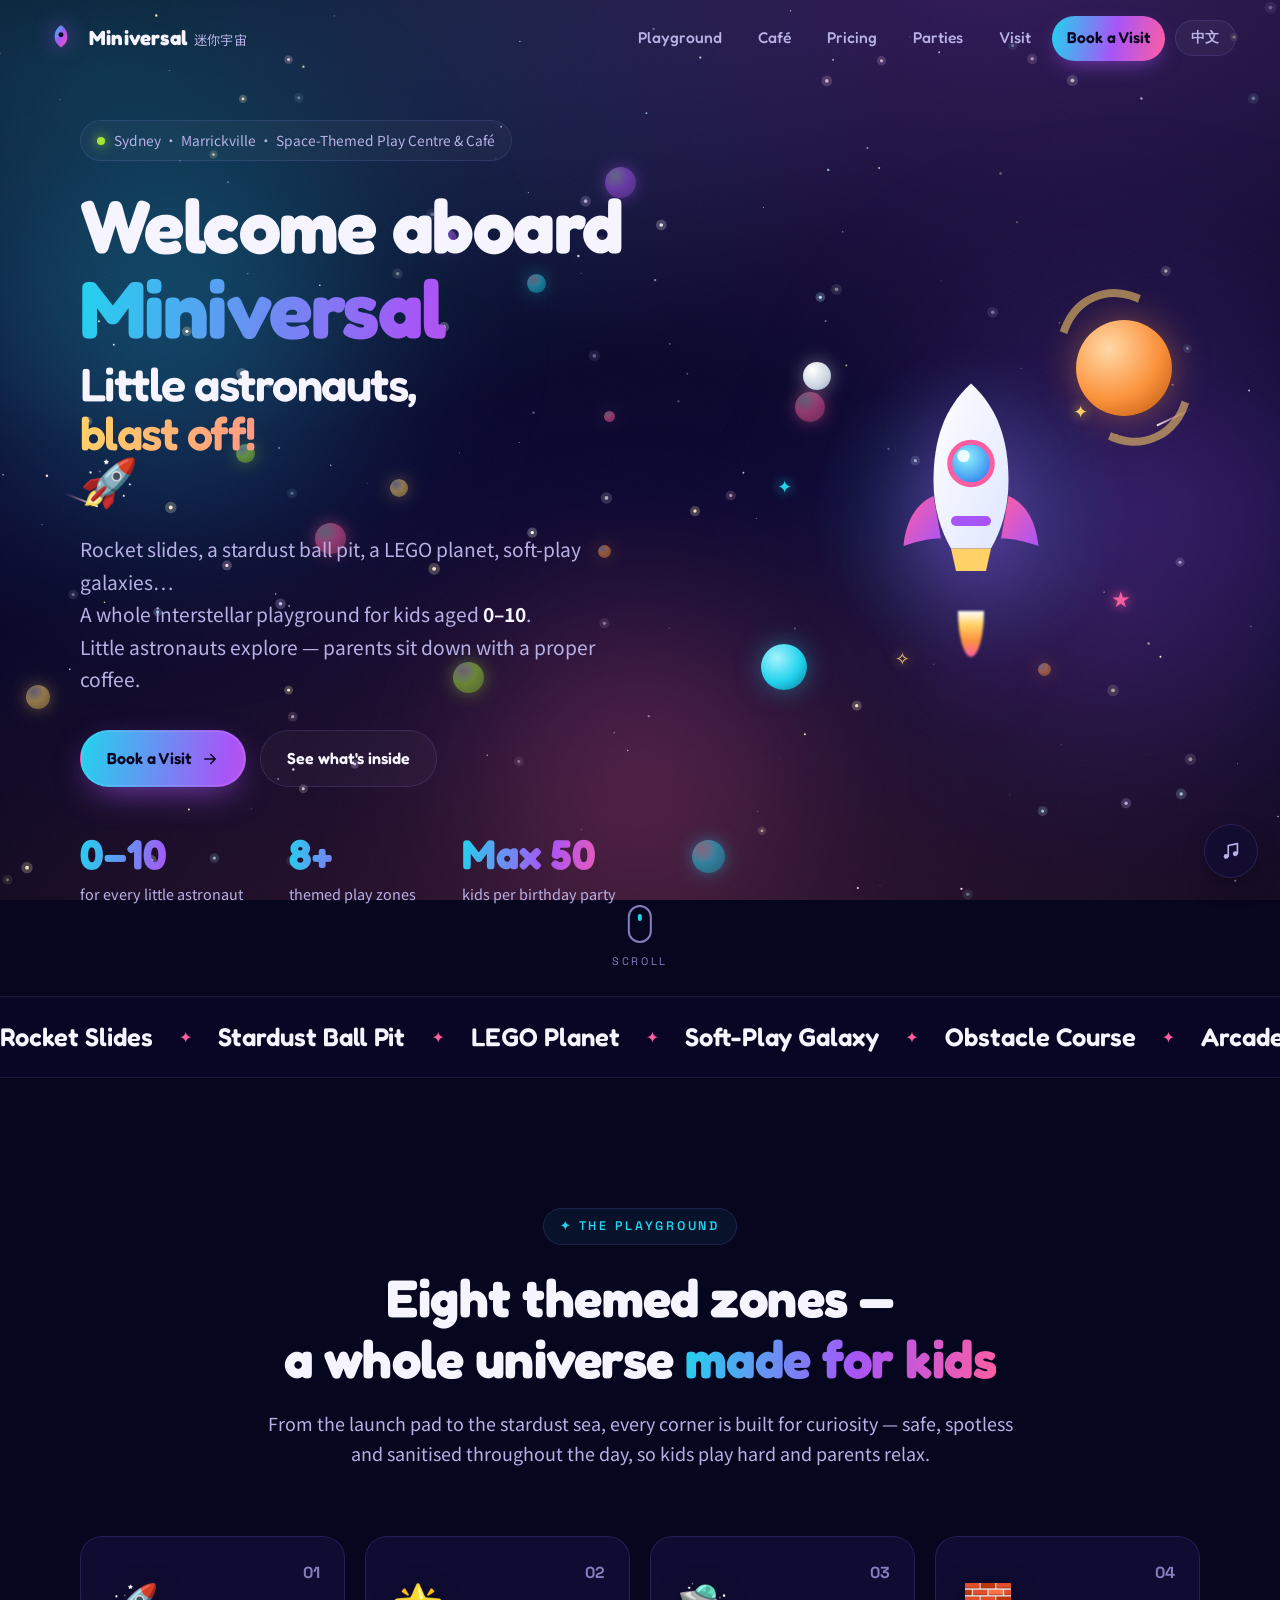
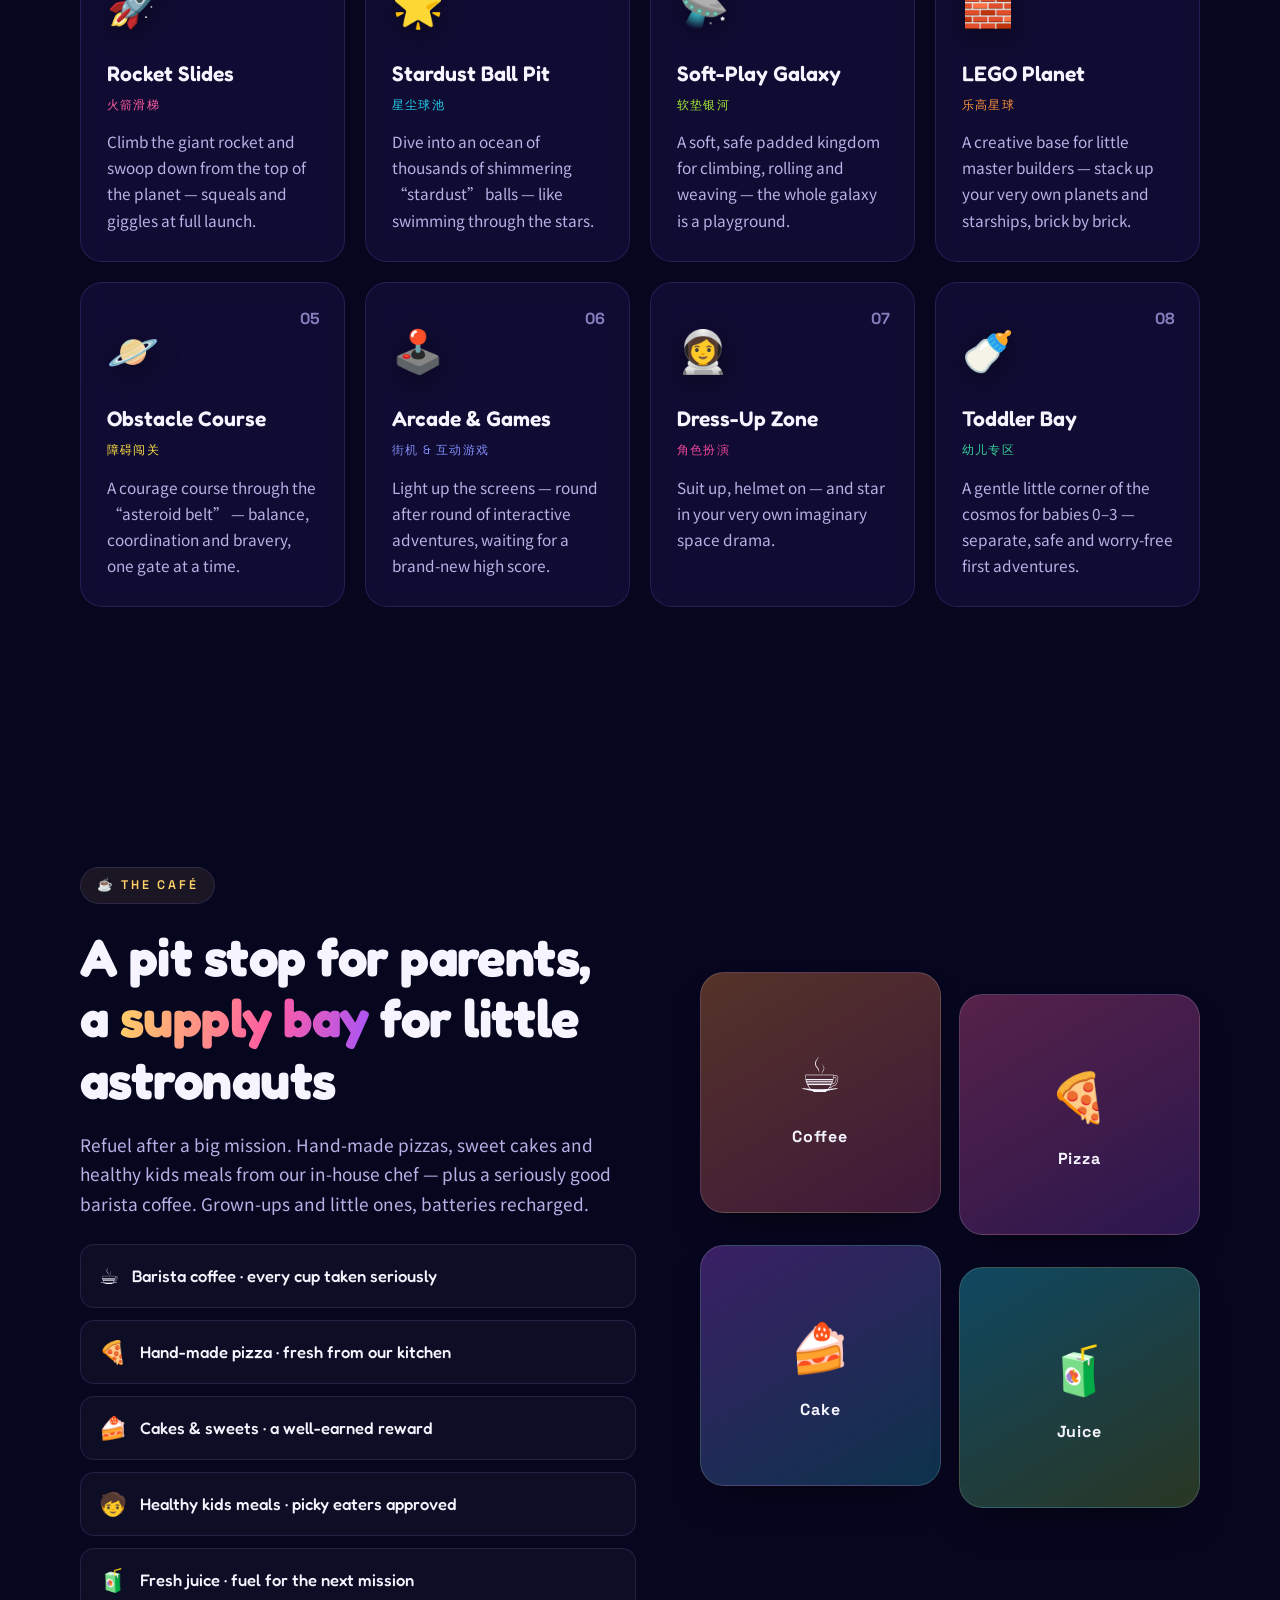
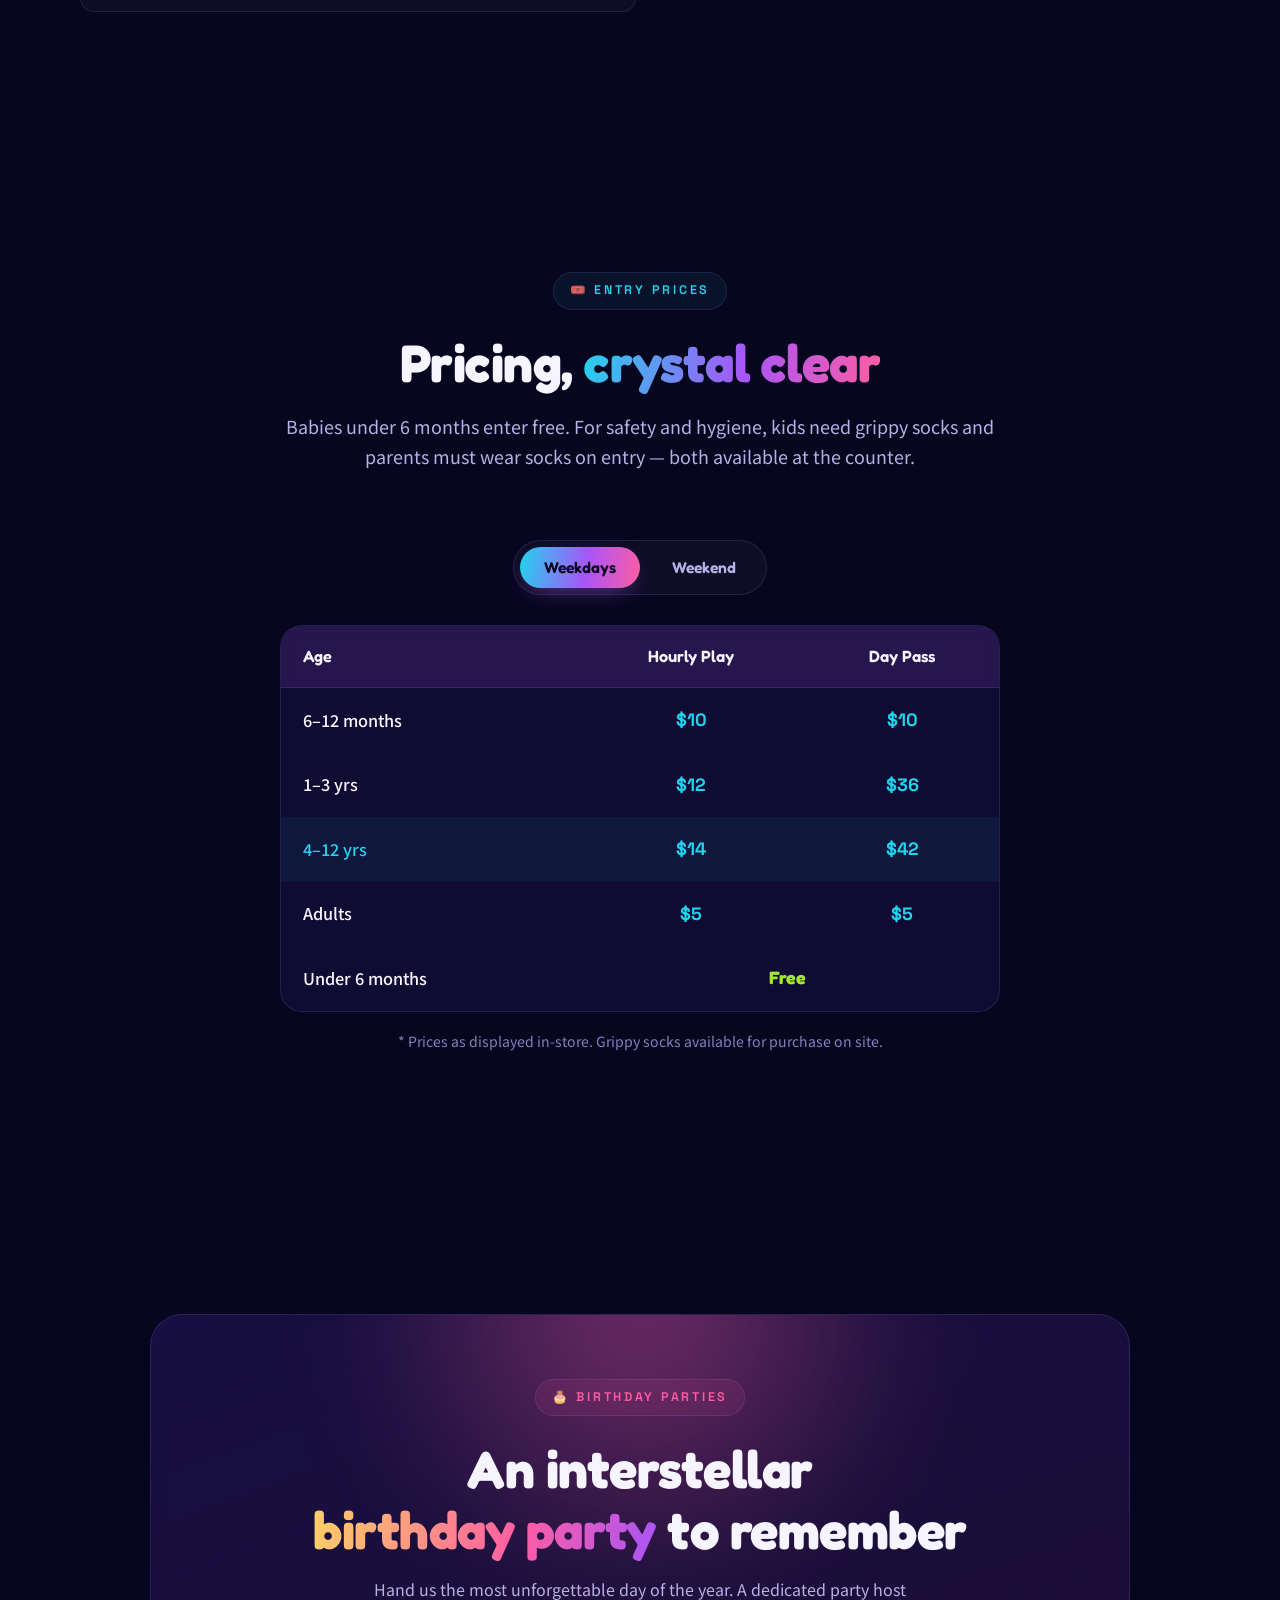
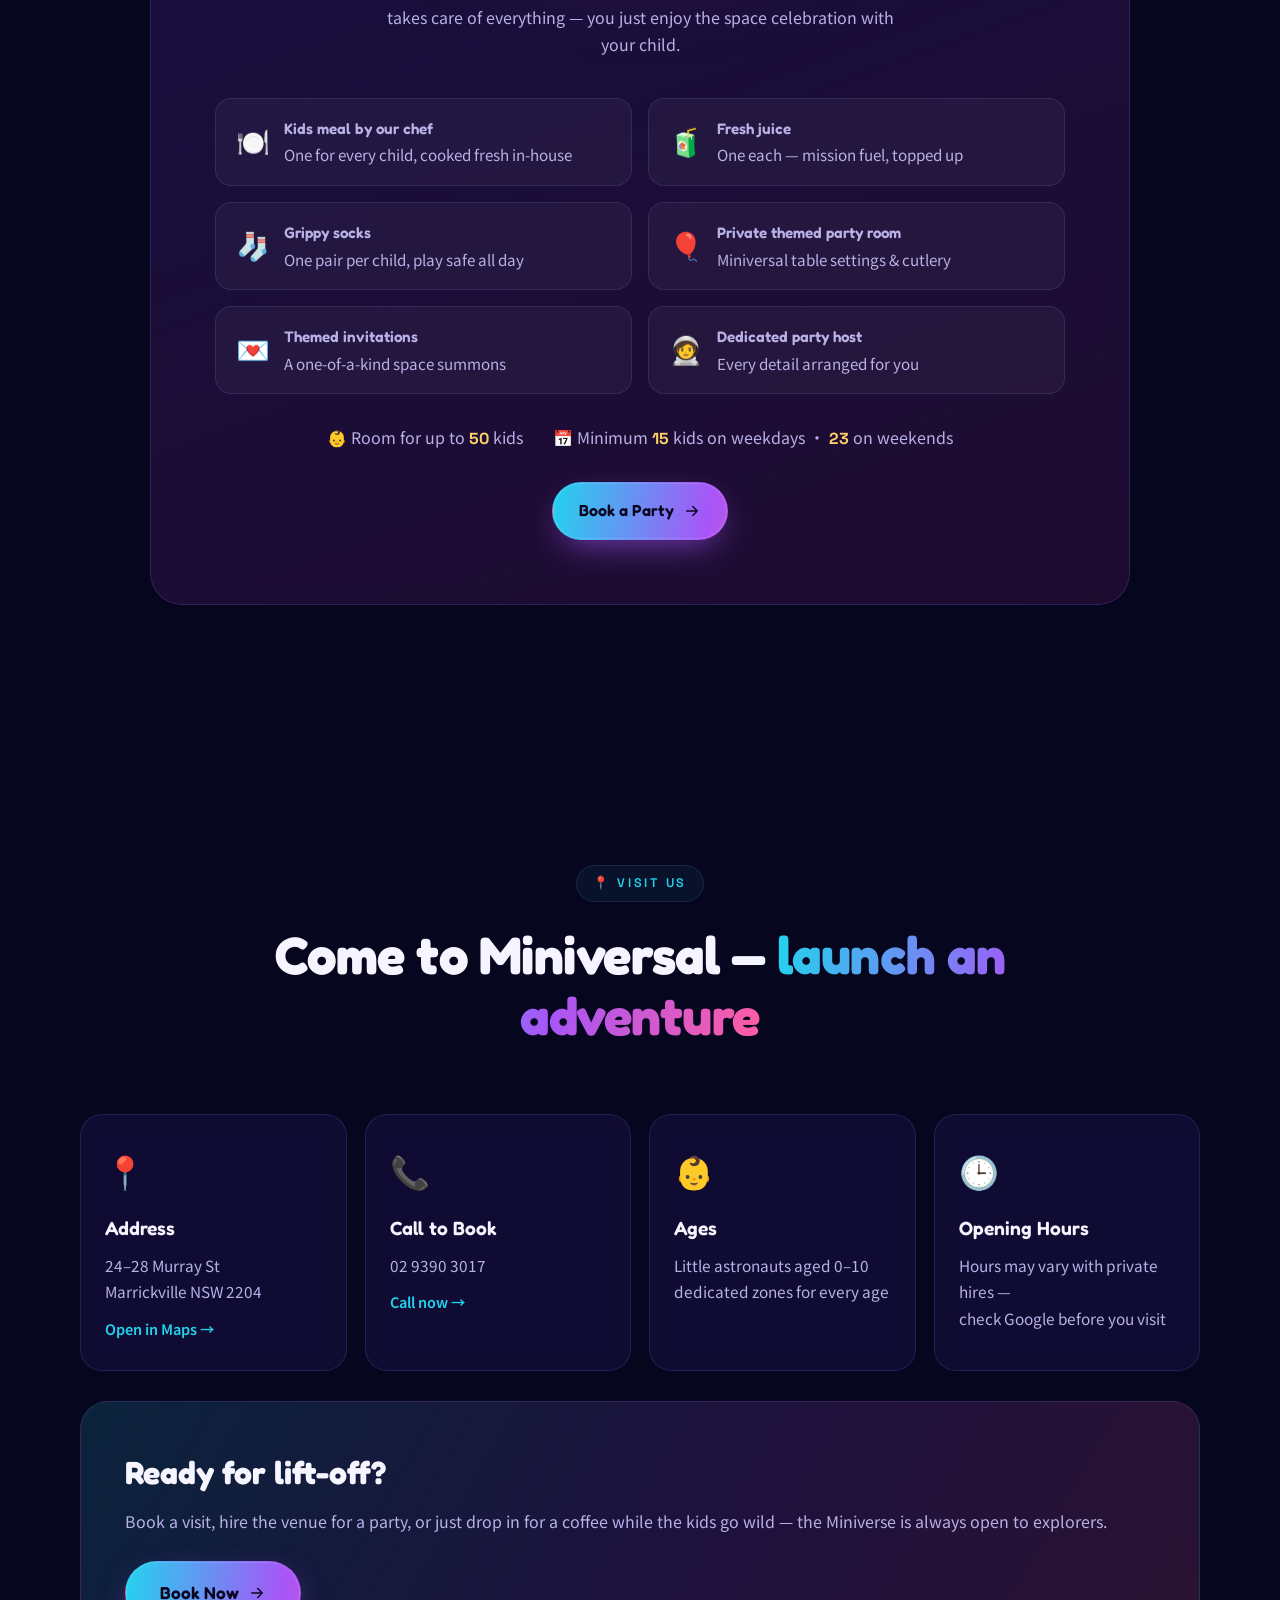
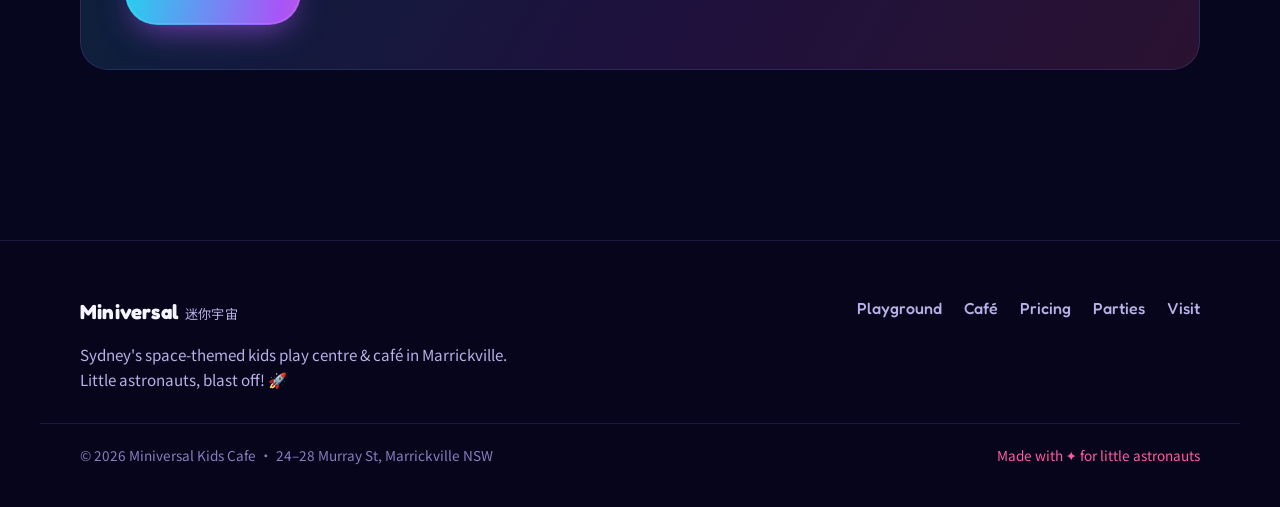
==== mkc.html @ d2ba2d7d "Serve site as mkc.html with root redirect Rename the main page from index.html to mkc.html; keep a m" ====
<!DOCTYPE html>
<html lang="en">
<head>
  <meta charset="UTF-8" />
  <meta name="viewport" content="width=device-width, initial-scale=1.0" />
  <title>Miniversal Kids Cafe · Sydney's Space-Themed Play Centre &amp; Café | Little Astronauts, Blast Off!</title>
  <meta name="description" content="Miniversal — Sydney's space-themed indoor play centre and café in Marrickville. Rocket slides, a stardust ball pit, a LEGO planet and soft-play galaxies for little astronauts aged 0–10, while parents sit down with a proper coffee." />
  <meta name="theme-color" content="#07061f" />
  <meta property="og:title" content="Miniversal Kids Cafe · Sydney's Space-Themed Play Centre" />
  <meta property="og:description" content="Little astronauts, blast off! Rocket slides · Stardust ball pit · LEGO planet · Café." />
  <meta property="og:type" content="website" />
  <link rel="preconnect" href="https://fonts.googleapis.com" />
  <link rel="preconnect" href="https://fonts.gstatic.com" crossorigin />
  <link href="https://fonts.googleapis.com/css2?family=Fredoka:wght@400;500;600;700&family=Space+Grotesk:wght@500;600;700&family=Noto+Sans+SC:wght@300;400;500;700;900&family=Baloo+2:wght@500;600;700;800&display=swap" rel="stylesheet" />
  <link rel="stylesheet" href="assets/css/style.css" />
  <link rel="icon" href="data:image/svg+xml,%3Csvg xmlns='http://www.w3.org/2000/svg' viewBox='0 0 32 32'%3E%3Cdefs%3E%3ClinearGradient id='g' x1='0' y1='0' x2='1' y2='1'%3E%3Cstop offset='0' stop-color='%2322d3ee'/%3E%3Cstop offset='.5' stop-color='%23a855f7'/%3E%3Cstop offset='1' stop-color='%23ff5da2'/%3E%3C/linearGradient%3E%3C/defs%3E%3Crect width='32' height='32' rx='9' fill='%2307061f'/%3E%3Cpath d='M16 4c4 2.5 6 6.5 6 11 0 2.4-.9 4.6-2.2 6.3L16 25l-3.8-3.7A10.4 10.4 0 0 1 10 15c0-4.5 2-8.5 6-11z' fill='url(%23g)'/%3E%3Ccircle cx='16' cy='13' r='2.3' fill='%2307061f'/%3E%3C/svg%3E" />
</head>
<body>
  <div class="cosmos" aria-hidden="true">
    <canvas class="cosmos__stars" id="starfield"></canvas>
    <span class="nebula nebula--1"></span>
    <span class="nebula nebula--2"></span>
    <span class="nebula nebula--3"></span>
    <div class="orbs" id="orbs"></div>
  </div>
  <div class="grain" aria-hidden="true"></div>

  <header class="nav" id="nav">
    <a class="nav__brand" href="#top" aria-label="Back to top">
      <span class="nav__logo" aria-hidden="true">
        <svg viewBox="0 0 32 32" width="34" height="34">
          <defs>
            <linearGradient id="navg" x1="0" y1="0" x2="1" y2="1">
              <stop offset="0" stop-color="#22d3ee"/>
              <stop offset=".5" stop-color="#a855f7"/>
              <stop offset="1" stop-color="#ff5da2"/>
            </linearGradient>
          </defs>
          <path d="M16 4c4 2.5 6 6.5 6 11 0 2.4-.9 4.6-2.2 6.3L16 25l-3.8-3.7A10.4 10.4 0 0 1 10 15c0-4.5 2-8.5 6-11z" fill="url(#navg)"/>
          <circle cx="16" cy="13" r="2.3" fill="#07061f"/>
        </svg>
      </span>
      <span class="nav__name">Miniversal<em>迷你宇宙</em></span>
    </a>
    <div class="nav__right">
      <nav class="nav__links" aria-label="Main navigation">
        <a href="#attractions" data-i18n="nav.playground">Playground</a>
        <a href="#cafe" data-i18n="nav.cafe">Café</a>
        <a href="#pricing" data-i18n="nav.pricing">Pricing</a>
        <a href="#party" data-i18n="nav.party">Parties</a>
        <a href="#visit" data-i18n="nav.visit">Visit</a>
        <a href="#visit" class="nav__cta" data-i18n="nav.cta">Book a Visit</a>
      </nav>
      <button class="lang-btn" id="langBtn" aria-label="Switch language">中文</button>
      <button class="nav__toggle" id="navToggle" aria-label="Open menu" aria-expanded="false">
        <span></span><span></span><span></span>
      </button>
    </div>
  </header>

  <main id="top">
    <section class="hero" id="hero">
      <div class="hero__inner">
        <div class="hero__copy">
          <div class="hero__badge reveal">
            <span class="dot"></span> <span data-i18n="hero.badge">Sydney · Marrickville · Space-Themed Play Centre &amp; Café</span>
          </div>
          <h1 class="hero__title">
            <span class="reveal" style="--d:.05s" data-i18n="hero.t1">Welcome aboard</span>
            <span class="reveal hero__brandline" style="--d:.12s" data-i18n-html="hero.t2"><span class="grad">Miniversal</span></span>
            <span class="reveal hero__tag" style="--d:.19s" data-i18n-html="hero.t3">Little astronauts, <span class="grad grad--2">blast off!</span> 🚀</span>
          </h1>
          <p class="hero__sub reveal" style="--d:.27s" data-i18n-html="hero.sub">
            Rocket slides, a stardust ball pit, a LEGO planet, soft-play galaxies…<br />
            A whole interstellar playground for kids aged <strong>0–10</strong>.<br />
            Little astronauts explore — parents sit down with a proper coffee.
          </p>
          <div class="hero__actions reveal" style="--d:.35s">
            <a href="#visit" class="btn btn--primary">
              <span data-i18n="hero.cta1">Book a Visit</span>
              <svg viewBox="0 0 24 24" width="18" height="18"><path d="M5 12h14M13 6l6 6-6 6" fill="none" stroke="currentColor" stroke-width="2" stroke-linecap="round" stroke-linejoin="round"/></svg>
            </a>
            <a href="#attractions" class="btn btn--ghost" data-i18n="hero.cta2">See what's inside</a>
          </div>
          <dl class="hero__stats reveal" style="--d:.43s">
            <div><dt data-count="10" data-prefix="0–">0</dt><dd data-i18n="hero.stat1">for every little astronaut</dd></div>
            <div><dt data-count="8" data-suffix="+">0</dt><dd data-i18n="hero.stat2">themed play zones</dd></div>
            <div><dt data-count="50" data-prefix="Max ">0</dt><dd data-i18n="hero.stat3">kids per birthday party</dd></div>
          </dl>
        </div>
        <div class="hero__stage reveal" style="--d:.2s" aria-hidden="true">
          <div class="rocket-scene">
            <span class="planet planet--ring"></span>
            <span class="planet planet--small"></span>
            <span class="moon"></span>
            <div class="rocket">
              <svg viewBox="0 0 120 220" width="150" class="rocket__svg">
                <defs>
                  <linearGradient id="body" x1="0" y1="0" x2="1" y2="1">
                    <stop offset="0" stop-color="#ffffff"/><stop offset="1" stop-color="#dfe6ff"/>
                  </linearGradient>
                  <linearGradient id="fin" x1="0" y1="0" x2="1" y2="1">
                    <stop offset="0" stop-color="#ff5da2"/><stop offset="1" stop-color="#a855f7"/>
                  </linearGradient>
                  <radialGradient id="win" cx="0.4" cy="0.35" r="0.8">
                    <stop offset="0" stop-color="#8ff3ff"/><stop offset="1" stop-color="#1f6feb"/>
                  </radialGradient>
                </defs>
                <path d="M60 6c22 20 30 46 30 78 0 22-6 40-14 54H44c-8-14-14-32-14-54 0-32 8-58 30-78z" fill="url(#body)"/>
                <path d="M30 96c-14 6-22 20-24 40 12-4 20-6 30-6z" fill="url(#fin)"/>
                <path d="M90 96c14 6 22 20 24 40-12-4-20-6-30-6z" fill="url(#fin)"/>
                <circle cx="60" cy="70" r="17" fill="url(#win)" stroke="#ff5da2" stroke-width="4"/>
                <circle cx="54" cy="64" r="5" fill="#ffffff" opacity="0.85"/>
                <path d="M44 138h32l-4 18H48z" fill="#ffd166"/>
                <rect x="44" y="112" width="32" height="8" rx="4" fill="#a855f7"/>
              </svg>
              <span class="rocket__flame"></span>
            </div>
            <span class="spark spark--1">✦</span>
            <span class="spark spark--2">★</span>
            <span class="spark spark--3">✦</span>
            <span class="spark spark--4">✧</span>
          </div>
        </div>
      </div>
      <a href="#attractions" class="hero__scroll" aria-label="Scroll down">
        <span class="hero__mouse"></span>
        <span class="hero__scroll-text" data-i18n="hero.scroll">SCROLL</span>
      </a>
    </section>

    <div class="marquee" aria-hidden="true">
      <div class="marquee__track" data-i18n-html="marquee">
        <span>Rocket Slides</span><i>✦</i><span>Stardust Ball Pit</span><i>✦</i><span>LEGO Planet</span><i>✦</i><span>Soft-Play Galaxy</span><i>✦</i>
        <span>Obstacle Course</span><i>✦</i><span>Arcade Games</span><i>✦</i><span>Dress-Ups</span><i>✦</i><span>Barista Coffee</span><i>✦</i>
        <span>Rocket Slides</span><i>✦</i><span>Stardust Ball Pit</span><i>✦</i><span>LEGO Planet</span><i>✦</i><span>Soft-Play Galaxy</span><i>✦</i>
        <span>Obstacle Course</span><i>✦</i><span>Arcade Games</span><i>✦</i><span>Dress-Ups</span><i>✦</i><span>Barista Coffee</span><i>✦</i>
      </div>
    </div>

    <section class="section attractions" id="attractions">
      <div class="section__head reveal">
        <span class="eyebrow" data-i18n="play.eyebrow">✦ THE PLAYGROUND</span>
        <h2 data-i18n-html="play.h2">Eight themed zones —<br />a whole universe <span class="grad">made for kids</span></h2>
        <p data-i18n="play.p">From the launch pad to the stardust sea, every corner is built for curiosity — safe, spotless and sanitised throughout the day, so kids play hard and parents relax.</p>
      </div>
      <div class="cards">
        <article class="card reveal" style="--d:.04s;--g1:#ff5da2;--g2:#a855f7">
          <span class="card__emoji">🚀</span>
          <span class="card__num">01</span>
          <h3 data-i18n="c1.h">Rocket Slides</h3><span class="card__en" data-i18n="c1.s">火箭滑梯</span>
          <p data-i18n="c1.p">Climb the giant rocket and swoop down from the top of the planet — squeals and giggles at full launch.</p>
        </article>
        <article class="card reveal" style="--d:.09s;--g1:#22d3ee;--g2:#6366f1">
          <span class="card__emoji">🌟</span>
          <span class="card__num">02</span>
          <h3 data-i18n="c2.h">Stardust Ball Pit</h3><span class="card__en" data-i18n="c2.s">星尘球池</span>
          <p data-i18n="c2.p">Dive into an ocean of thousands of shimmering “stardust” balls — like swimming through the stars.</p>
        </article>
        <article class="card reveal" style="--d:.14s;--g1:#a3e635;--g2:#22d3ee">
          <span class="card__emoji">🛸</span>
          <span class="card__num">03</span>
          <h3 data-i18n="c3.h">Soft-Play Galaxy</h3><span class="card__en" data-i18n="c3.s">软垫银河</span>
          <p data-i18n="c3.p">A soft, safe padded kingdom for climbing, rolling and weaving — the whole galaxy is a playground.</p>
        </article>
        <article class="card reveal" style="--d:.19s;--g1:#fb923c;--g2:#ff5da2">
          <span class="card__emoji">🧱</span>
          <span class="card__num">04</span>
          <h3 data-i18n="c4.h">LEGO Planet</h3><span class="card__en" data-i18n="c4.s">乐高星球</span>
          <p data-i18n="c4.p">A creative base for little master builders — stack up your very own planets and starships, brick by brick.</p>
        </article>
        <article class="card reveal" style="--d:.24s;--g1:#fde047;--g2:#fb923c">
          <span class="card__emoji">🪐</span>
          <span class="card__num">05</span>
          <h3 data-i18n="c5.h">Obstacle Course</h3><span class="card__en" data-i18n="c5.s">障碍闯关</span>
          <p data-i18n="c5.p">A courage course through the “asteroid belt” — balance, coordination and bravery, one gate at a time.</p>
        </article>
        <article class="card reveal" style="--d:.29s;--g1:#818cf8;--g2:#22d3ee">
          <span class="card__emoji">🕹️</span>
          <span class="card__num">06</span>
          <h3 data-i18n="c6.h">Arcade &amp; Games</h3><span class="card__en" data-i18n="c6.s">街机 &amp; 互动游戏</span>
          <p data-i18n="c6.p">Light up the screens — round after round of interactive adventures, waiting for a brand-new high score.</p>
        </article>
        <article class="card reveal" style="--d:.34s;--g1:#ec4899;--g2:#f59e0b">
          <span class="card__emoji">👩‍🚀</span>
          <span class="card__num">07</span>
          <h3 data-i18n="c7.h">Dress-Up Zone</h3><span class="card__en" data-i18n="c7.s">角色扮演</span>
          <p data-i18n="c7.p">Suit up, helmet on — and star in your very own imaginary space drama.</p>
        </article>
        <article class="card reveal" style="--d:.39s;--g1:#34d399;--g2:#22d3ee">
          <span class="card__emoji">🍼</span>
          <span class="card__num">08</span>
          <h3 data-i18n="c8.h">Toddler Bay</h3><span class="card__en" data-i18n="c8.s">幼儿专区</span>
          <p data-i18n="c8.p">A gentle little corner of the cosmos for babies 0–3 — separate, safe and worry-free first adventures.</p>
        </article>
      </div>
    </section>

    <section class="section cafe" id="cafe">
      <div class="cafe__grid">
        <div class="cafe__copy reveal">
          <span class="eyebrow" data-i18n="cafe.eyebrow">☕ THE CAFÉ</span>
          <h2 data-i18n-html="cafe.h2">A pit stop for parents,<br />a <span class="grad grad--2">supply bay</span> for little astronauts</h2>
          <p data-i18n="cafe.p">Refuel after a big mission. Hand-made pizzas, sweet cakes and healthy kids meals from our in-house chef — plus a seriously good barista coffee. Grown-ups and little ones, batteries recharged.</p>
          <ul class="cafe__list">
            <li data-i18n-html="cafe.l1"><span>☕</span> Barista coffee · every cup taken seriously</li>
            <li data-i18n-html="cafe.l2"><span>🍕</span> Hand-made pizza · fresh from our kitchen</li>
            <li data-i18n-html="cafe.l3"><span>🍰</span> Cakes &amp; sweets · a well-earned reward</li>
            <li data-i18n-html="cafe.l4"><span>🧒</span> Healthy kids meals · picky eaters approved</li>
            <li data-i18n-html="cafe.l5"><span>🧃</span> Fresh juice · fuel for the next mission</li>
          </ul>
        </div>
        <div class="cafe__cards reveal" style="--d:.12s" aria-hidden="true">
          <div class="treat treat--a"><span>☕</span><b>Coffee</b></div>
          <div class="treat treat--b"><span>🍕</span><b>Pizza</b></div>
          <div class="treat treat--c"><span>🍰</span><b>Cake</b></div>
          <div class="treat treat--d"><span>🧃</span><b>Juice</b></div>
        </div>
      </div>
    </section>

    <section class="section pricing" id="pricing">
      <div class="section__head reveal">
        <span class="eyebrow" data-i18n="price.eyebrow">🎟️ ENTRY PRICES</span>
        <h2 data-i18n-html="price.h2">Pricing, <span class="grad">crystal clear</span></h2>
        <p data-i18n="price.p">Babies under 6 months enter free. For safety and hygiene, kids need grippy socks and parents must wear socks on entry — both available at the counter.</p>
      </div>
      <div class="price-toggle reveal">
        <button class="price-toggle__btn is-active" data-day="week" data-i18n="price.week">Weekdays</button>
        <button class="price-toggle__btn" data-day="weekend" data-i18n="price.weekend">Weekend</button>
      </div>
      <div class="price-panels reveal" style="--d:.08s">
        <div class="price-panel is-active" data-panel="week">
          <table class="price-table">
            <thead>
              <tr><th data-i18n="price.h.age">Age</th><th data-i18n="price.h.hourly">Hourly Play</th><th data-i18n="price.h.day">Day Pass</th></tr>
            </thead>
            <tbody>
              <tr><td data-i18n="price.r1">6–12 months</td><td>$10</td><td>$10</td></tr>
              <tr><td data-i18n="price.r2">1–3 yrs</td><td>$12</td><td>$36</td></tr>
              <tr class="is-hero"><td data-i18n="price.r3">4–12 yrs</td><td>$14</td><td>$42</td></tr>
              <tr><td data-i18n="price.r4">Adults</td><td>$5</td><td>$5</td></tr>
              <tr><td data-i18n="price.r5">Under 6 months</td><td colspan="2" class="price-free" data-i18n="price.free">Free</td></tr>
            </tbody>
          </table>
        </div>
        <div class="price-panel" data-panel="weekend">
          <table class="price-table">
            <thead>
              <tr><th data-i18n="price.h.age">Age</th><th data-i18n="price.h.hourly">Hourly Play</th><th data-i18n="price.h.day">Day Pass</th></tr>
            </thead>
            <tbody>
              <tr><td data-i18n="price.r1">6–12 months</td><td>$12</td><td>$12</td></tr>
              <tr><td data-i18n="price.r2">1–3 yrs</td><td>$14</td><td>$42</td></tr>
              <tr class="is-hero"><td data-i18n="price.r3">4–12 yrs</td><td>$16</td><td>$48</td></tr>
              <tr><td data-i18n="price.r4">Adults</td><td>$5</td><td>$5</td></tr>
              <tr><td data-i18n="price.r5">Under 6 months</td><td colspan="2" class="price-free" data-i18n="price.free">Free</td></tr>
            </tbody>
          </table>
        </div>
      </div>
      <p class="price-note reveal" data-i18n="price.note">* Prices as displayed in-store. Grippy socks available for purchase on site.</p>
    </section>

    <section class="section party" id="party">
      <div class="party__card reveal">
        <div class="party__glow" aria-hidden="true"></div>
        <div class="party__head">
          <span class="eyebrow" data-i18n="party.eyebrow">🎂 BIRTHDAY PARTIES</span>
          <h2 data-i18n-html="party.h2">An interstellar<br /><span class="grad grad--2">birthday party</span> to remember</h2>
          <p data-i18n="party.p">Hand us the most unforgettable day of the year. A dedicated party host takes care of everything — you just enjoy the space celebration with your child.</p>
        </div>
        <ul class="party__list">
          <li><span class="party__ic">🍽️</span><div data-i18n-html="party.l1"><b>Kids meal by our chef</b>One for every child, cooked fresh in-house</div></li>
          <li><span class="party__ic">🧃</span><div data-i18n-html="party.l2"><b>Fresh juice</b>One each — mission fuel, topped up</div></li>
          <li><span class="party__ic">🧦</span><div data-i18n-html="party.l3"><b>Grippy socks</b>One pair per child, play safe all day</div></li>
          <li><span class="party__ic">🎈</span><div data-i18n-html="party.l4"><b>Private themed party room</b>Miniversal table settings &amp; cutlery</div></li>
          <li><span class="party__ic">💌</span><div data-i18n-html="party.l5"><b>Themed invitations</b>A one-of-a-kind space summons</div></li>
          <li><span class="party__ic">🧑‍🚀</span><div data-i18n-html="party.l6"><b>Dedicated party host</b>Every detail arranged for you</div></li>
        </ul>
        <div class="party__meta">
          <span data-i18n-html="party.m1">👶 Room for up to <strong>50</strong> kids</span>
          <span data-i18n-html="party.m2">📅 Minimum <strong>15</strong> kids on weekdays · <strong>23</strong> on weekends</span>
        </div>
        <div class="party__cta">
          <a href="tel:+61293903017" class="btn btn--primary"><span data-i18n="party.cta">Book a Party</span>
            <svg viewBox="0 0 24 24" width="18" height="18"><path d="M5 12h14M13 6l6 6-6 6" fill="none" stroke="currentColor" stroke-width="2" stroke-linecap="round" stroke-linejoin="round"/></svg>
          </a>
        </div>
      </div>
    </section>

    <section class="section visit" id="visit">
      <div class="section__head reveal">
        <span class="eyebrow" data-i18n="visit.eyebrow">📍 VISIT US</span>
        <h2 data-i18n-html="visit.h2">Come to Miniversal — <span class="grad">launch an adventure</span></h2>
      </div>
      <div class="visit__grid">
        <a class="visit__item reveal" href="https://maps.google.com/?q=24-28+Murray+St+Marrickville+NSW+2204" target="_blank" rel="noopener">
          <span class="visit__ic">📍</span>
          <h3 data-i18n="visit.i1h">Address</h3>
          <p data-i18n-html="visit.i1p">24–28 Murray St<br />Marrickville NSW 2204</p>
          <span class="visit__link" data-i18n="visit.i1l">Open in Maps →</span>
        </a>
        <a class="visit__item reveal" style="--d:.08s" href="tel:+61293903017">
          <span class="visit__ic">📞</span>
          <h3 data-i18n="visit.i2h">Call to Book</h3>
          <p>02 9390 3017</p>
          <span class="visit__link" data-i18n="visit.i2l">Call now →</span>
        </a>
        <div class="visit__item reveal" style="--d:.16s">
          <span class="visit__ic">👶</span>
          <h3 data-i18n="visit.i3h">Ages</h3>
          <p data-i18n-html="visit.i3p">Little astronauts aged 0–10<br />dedicated zones for every age</p>
        </div>
        <div class="visit__item reveal" style="--d:.24s">
          <span class="visit__ic">🕒</span>
          <h3 data-i18n="visit.i4h">Opening Hours</h3>
          <p data-i18n-html="visit.i4p">Hours may vary with private hires —<br />check Google before you visit</p>
        </div>
      </div>
      <div class="visit__banner reveal">
        <div>
          <h3 data-i18n="visit.bh">Ready for lift-off?</h3>
          <p data-i18n="visit.bp">Book a visit, hire the venue for a party, or just drop in for a coffee while the kids go wild — the Miniverse is always open to explorers.</p>
        </div>
        <a href="tel:+61293903017" class="btn btn--primary btn--lg"><span data-i18n="visit.bcta">Book Now</span>
          <svg viewBox="0 0 24 24" width="18" height="18"><path d="M5 12h14M13 6l6 6-6 6" fill="none" stroke="currentColor" stroke-width="2" stroke-linecap="round" stroke-linejoin="round"/></svg>
        </a>
      </div>
    </section>
  </main>

  <footer class="footer">
    <div class="footer__inner">
      <div class="footer__brand">
        <span class="nav__name">Miniversal<em>迷你宇宙</em></span>
        <p data-i18n-html="footer.p">Sydney's space-themed kids play centre &amp; café in Marrickville.<br />Little astronauts, blast off! 🚀</p>
      </div>
      <nav class="footer__nav" aria-label="Footer navigation">
        <a href="#attractions" data-i18n="nav.playground">Playground</a>
        <a href="#cafe" data-i18n="nav.cafe">Café</a>
        <a href="#pricing" data-i18n="nav.pricing">Pricing</a>
        <a href="#party" data-i18n="nav.party">Parties</a>
        <a href="#visit" data-i18n="nav.visit">Visit</a>
      </nav>
    </div>
    <div class="footer__bottom">
      <span>© <span id="year">2026</span> Miniversal Kids Cafe · 24–28 Murray St, Marrickville NSW</span>
      <span class="footer__made" data-i18n="footer.made">Made with ✦ for little astronauts</span>
    </div>
  </footer>

  <script src="assets/js/starfield.js" defer></script>
  <script src="assets/js/i18n.js" defer></script>
  <script src="assets/js/main.js" defer></script>
  <script src="assets/js/bgm.js" defer></script>
</body>
</html>
---- assets/css/style.css ----
/* =========================================================
   Miniversal 迷你宇宙 · Cosmic Kids Cafe
   Deep-space theme · strong visual impact · self-contained
   ========================================================= */

:root {
  --bg: #07061f;
  --bg-2: #0c0838;
  --ink: #f6f4ff;
  --muted: #b7b1e6;
  --muted-2: #857fbf;
  --line: rgba(160, 150, 255, 0.14);
  --card: rgba(24, 18, 66, 0.55);
  --card-brd: rgba(150, 140, 255, 0.16);

  --cyan: #22d3ee;
  --violet: #a855f7;
  --pink: #ff5da2;
  --yellow: #ffd166;
  --orange: #fb923c;
  --lime: #a3e635;

  --grad: linear-gradient(100deg, var(--cyan), var(--violet) 55%, var(--pink));
  --grad-2: linear-gradient(100deg, var(--yellow), var(--pink) 60%, var(--violet));

  --font-disp: "Fredoka", "Baloo 2", "Noto Sans SC", system-ui, sans-serif;
  --font-body: "Noto Sans SC", "Fredoka", system-ui, sans-serif;
  --font-en: "Space Grotesk", "Fredoka", sans-serif;

  --maxw: 1200px;
  --r: 22px;
}

* { margin: 0; padding: 0; box-sizing: border-box; }

html { scroll-behavior: smooth; -webkit-text-size-adjust: 100%; }

body {
  font-family: var(--font-body);
  background: var(--bg);
  color: var(--ink);
  line-height: 1.7;
  overflow-x: hidden;
  min-height: 100vh;
  position: relative;
}

body::before {
  content: "";
  position: fixed; inset: 0;
  background:
    radial-gradient(120% 90% at 78% -5%, rgba(168, 85, 247, 0.28), transparent 55%),
    radial-gradient(120% 80% at 8% 8%, rgba(34, 211, 238, 0.20), transparent 52%),
    radial-gradient(140% 120% at 50% 120%, rgba(255, 93, 162, 0.20), transparent 55%),
    linear-gradient(180deg, #07061f, #0a0730 55%, #06051a);
  z-index: -3;
}

img, svg { display: block; max-width: 100%; }
a { color: inherit; text-decoration: none; }
ul { list-style: none; }

/* ---------- Cosmic background layers ---------- */
.cosmos { position: fixed; inset: 0; z-index: -2; overflow: hidden; pointer-events: none; }
.cosmos__stars { position: absolute; inset: 0; width: 100%; height: 100%; }

.nebula {
  position: absolute; border-radius: 50%;
  filter: blur(70px); opacity: 0.5;
  mix-blend-mode: screen;
  animation: drift 24s ease-in-out infinite;
}
.nebula--1 { width: 46vw; height: 46vw; left: -10vw; top: 4vh;
  background: radial-gradient(circle, rgba(34,211,238,.7), transparent 65%); }
.nebula--2 { width: 52vw; height: 52vw; right: -14vw; top: 22vh;
  background: radial-gradient(circle, rgba(168,85,247,.7), transparent 65%); animation-delay: -8s; }
.nebula--3 { width: 40vw; height: 40vw; left: 30vw; bottom: -14vh;
  background: radial-gradient(circle, rgba(255,93,162,.6), transparent 65%); animation-delay: -15s; }

@keyframes drift {
  0%,100% { transform: translate(0,0) scale(1); }
  33% { transform: translate(4vw,-3vh) scale(1.08); }
  66% { transform: translate(-3vw,3vh) scale(.95); }
}

/* floating ball-pit orbs */
.orbs { position: absolute; inset: 0; }
.orb {
  position: absolute; border-radius: 50%;
  width: var(--s); height: var(--s);
  background: radial-gradient(circle at 32% 28%, #fff9, var(--c) 42%, color-mix(in srgb, var(--c), #000 30%));
  box-shadow: 0 0 18px -2px var(--c);
  opacity: .55;
  animation: float-orb var(--dur) ease-in-out infinite;
  animation-delay: var(--dl);
  will-change: transform;
}
@keyframes float-orb {
  0%,100% { transform: translateY(0) translateX(0); }
  50% { transform: translateY(-32px) translateX(12px); }
}

.grain {
  position: fixed; inset: 0; z-index: -1; pointer-events: none; opacity: .04;
  background-image: url("data:image/svg+xml,%3Csvg xmlns='http://www.w3.org/2000/svg' width='120' height='120'%3E%3Cfilter id='n'%3E%3CfeTurbulence type='fractalNoise' baseFrequency='.85' numOctaves='2'/%3E%3C/filter%3E%3Crect width='100%25' height='100%25' filter='url(%23n)'/%3E%3C/svg%3E");
}

/* ---------- Reveal ---------- */
.reveal { opacity: 0; transform: translateY(26px); transition: opacity .7s cubic-bezier(.2,.7,.2,1), transform .7s cubic-bezier(.2,.7,.2,1); transition-delay: var(--d, 0s); }
.reveal.in { opacity: 1; transform: none; }

/* ---------- Shared ---------- */
.grad { background: var(--grad); -webkit-background-clip: text; background-clip: text; color: transparent; }
.grad--2 { background: var(--grad-2); -webkit-background-clip: text; background-clip: text; color: transparent; }

.section { max-width: var(--maxw); margin: 0 auto; padding: clamp(70px, 11vw, 130px) clamp(20px, 5vw, 40px); position: relative; }
.section__head { max-width: 760px; margin: 0 auto clamp(42px, 6vw, 68px); text-align: center; }
.eyebrow {
  display: inline-block; font-family: var(--font-en); font-weight: 600;
  font-size: .78rem; letter-spacing: .22em; text-transform: uppercase;
  color: var(--cyan); padding: 7px 16px; border: 1px solid var(--line);
  border-radius: 100px; background: rgba(34,211,238,.06); margin-bottom: 22px;
}
.section__head h2, .cafe__copy h2, .party__head h2 {
  font-family: var(--font-disp); font-weight: 700;
  font-size: clamp(1.9rem, 5vw, 3.3rem); line-height: 1.16; letter-spacing: -.01em;
}
.section__head p { color: var(--muted); margin-top: 18px; font-size: clamp(1rem, 1.6vw, 1.12rem); }

/* ---------- Buttons ---------- */
.btn {
  display: inline-flex; align-items: center; gap: 9px;
  font-family: var(--font-disp); font-weight: 600; font-size: 1rem;
  padding: 14px 26px; border-radius: 100px; cursor: pointer;
  border: 1px solid transparent; transition: transform .25s ease, box-shadow .3s ease, background .3s ease;
  white-space: nowrap;
}
.btn svg { transition: transform .25s ease; }
.btn:hover svg { transform: translateX(4px); }
.btn--primary {
  color: #0a0620; background: var(--grad);
  background-size: 160% 160%;
  box-shadow: 0 12px 34px -10px rgba(168,85,247,.7), 0 0 0 1px rgba(255,255,255,.12) inset;
}
.btn--primary:hover { transform: translateY(-3px); box-shadow: 0 18px 44px -10px rgba(255,93,162,.8); animation: shift 3s ease infinite; }
@keyframes shift { 0%,100%{background-position:0% 50%} 50%{background-position:100% 50%} }
.btn--ghost { color: var(--ink); border-color: var(--card-brd); background: rgba(255,255,255,.03); }
.btn--ghost:hover { transform: translateY(-3px); border-color: var(--cyan); background: rgba(34,211,238,.08); }
.btn--lg { padding: 16px 34px; font-size: 1.08rem; }

/* ---------- Nav ---------- */
.nav {
  position: fixed; top: 0; left: 0; right: 0; z-index: 100;
  display: flex; align-items: center; justify-content: space-between;
  padding: 16px clamp(20px, 5vw, 44px);
  transition: background .35s ease, box-shadow .35s ease, padding .35s ease, backdrop-filter .35s ease;
}
.nav.scrolled {
  background: rgba(9,7,32,.78); backdrop-filter: blur(16px) saturate(160%);
  box-shadow: 0 1px 0 var(--line); padding-top: 11px; padding-bottom: 11px;
}
.nav__brand { display: flex; align-items: center; gap: 11px; }
.nav__logo { display: grid; place-items: center; filter: drop-shadow(0 0 10px rgba(168,85,247,.6)); animation: bob 4s ease-in-out infinite; }
@keyframes bob { 0%,100%{transform:translateY(0)} 50%{transform:translateY(-4px)} }
.nav__name { font-family: var(--font-disp); font-weight: 700; font-size: 1.28rem; letter-spacing: .01em; }
.nav__name em { font-style: normal; font-weight: 400; font-size: .82rem; color: var(--muted); margin-left: 7px; }
.nav__right { display: flex; align-items: center; gap: 10px; }
.lang-btn {
  font-family: var(--font-en); font-weight: 600; font-size: .85rem; letter-spacing: .05em;
  padding: 8px 15px; border-radius: 100px; border: 1px solid var(--card-brd);
  background: rgba(255,255,255,.04); color: var(--muted); cursor: pointer;
  transition: color .2s, border-color .2s, transform .2s;
}
.lang-btn:hover { color: var(--ink); border-color: var(--cyan); transform: translateY(-1px); }
.nav__links { display: flex; align-items: center; gap: 6px; }
.nav__links a { font-family: var(--font-disp); font-weight: 500; padding: 9px 15px; border-radius: 100px; color: var(--muted); font-size: .98rem; transition: color .2s, background .2s; }
.nav__links a:hover { color: var(--ink); background: rgba(255,255,255,.05); }
.nav__cta { color: #0a0620 !important; background: var(--grad); font-weight: 600 !important; box-shadow: 0 8px 22px -8px rgba(168,85,247,.7); }
.nav__cta:hover { background: var(--grad) !important; transform: translateY(-2px); }
.nav__toggle { display: none; flex-direction: column; gap: 5px; background: none; border: 0; cursor: pointer; padding: 8px; }
.nav__toggle span { width: 24px; height: 2.5px; background: var(--ink); border-radius: 3px; transition: transform .3s, opacity .3s; }
.nav__toggle.open span:nth-child(1) { transform: translateY(7.5px) rotate(45deg); }
.nav__toggle.open span:nth-child(2) { opacity: 0; }
.nav__toggle.open span:nth-child(3) { transform: translateY(-7.5px) rotate(-45deg); }

/* ---------- Hero ---------- */
.hero { position: relative; min-height: 100svh; display: flex; align-items: center; max-width: var(--maxw); margin: 0 auto; padding: 120px clamp(20px, 5vw, 40px) 90px; }
.hero__inner { display: grid; grid-template-columns: 1.15fr .85fr; gap: 40px; align-items: center; width: 100%; }
.hero__badge {
  display: inline-flex; align-items: center; gap: 9px; font-size: .86rem; color: var(--muted);
  padding: 8px 16px; border: 1px solid var(--line); border-radius: 100px; background: rgba(255,255,255,.03); margin-bottom: 26px;
}
.hero__badge .dot { width: 8px; height: 8px; border-radius: 50%; background: var(--lime); box-shadow: 0 0 12px var(--lime); animation: pulse 2s infinite; }
@keyframes pulse { 0%,100%{opacity:1;transform:scale(1)} 50%{opacity:.5;transform:scale(.7)} }
.hero__title { font-family: var(--font-disp); font-weight: 700; font-size: clamp(2.4rem, 6.4vw, 4.7rem); line-height: 1.05; letter-spacing: -.02em; }
.hero__title span { display: block; }
.hero__brandline { font-size: 1.08em; }
.hero__tag { font-size: .62em; font-weight: 600; margin-top: .18em; }
.hero__sub { color: var(--muted); font-size: clamp(1.02rem, 1.7vw, 1.2rem); margin-top: 26px; max-width: 30em; }
.hero__sub strong { color: var(--ink); }
.hero__actions { display: flex; gap: 14px; flex-wrap: wrap; margin-top: 34px; }
.hero__stats { display: flex; gap: clamp(20px, 4vw, 46px); margin-top: 46px; flex-wrap: wrap; }
.hero__stats dt { font-family: var(--font-disp); font-weight: 700; font-size: clamp(1.8rem, 4vw, 2.6rem); background: var(--grad); -webkit-background-clip: text; background-clip: text; color: transparent; line-height: 1; }
.hero__stats dd { color: var(--muted); font-size: .9rem; margin-top: 7px; }

.hero__scroll { position: absolute; bottom: 26px; left: 50%; transform: translateX(-50%); display: flex; flex-direction: column; align-items: center; gap: 9px; color: var(--muted-2); }
.hero__mouse { width: 24px; height: 38px; border: 2px solid var(--muted-2); border-radius: 14px; position: relative; }
.hero__mouse::after { content: ""; position: absolute; top: 7px; left: 50%; transform: translateX(-50%); width: 4px; height: 7px; border-radius: 3px; background: var(--cyan); animation: scroll 1.8s infinite; }
@keyframes scroll { 0%{opacity:0;transform:translate(-50%,0)} 40%{opacity:1} 80%{opacity:0;transform:translate(-50%,12px)} }
.hero__scroll-text { font-family: var(--font-en); font-size: .68rem; letter-spacing: .25em; }

/* Rocket scene */
.hero__stage { position: relative; display: grid; place-items: center; min-height: 420px; }
.rocket-scene { position: relative; width: min(420px, 80vw); aspect-ratio: 1; display: grid; place-items: center; }
.rocket-scene::before { content: ""; position: absolute; inset: 6%; border-radius: 50%; background: radial-gradient(circle, rgba(34,211,238,.16), transparent 62%); animation: breathe 6s ease-in-out infinite; }
@keyframes breathe { 0%,100%{transform:scale(1);opacity:.8} 50%{transform:scale(1.12);opacity:1} }
.rocket { position: relative; z-index: 3; animation: hover 4.5s ease-in-out infinite; filter: drop-shadow(0 24px 40px rgba(168,85,247,.45)); }
@keyframes hover { 0%,100%{transform:translateY(0) rotate(-2deg)} 50%{transform:translateY(-18px) rotate(2deg)} }
.rocket__flame {
  position: absolute; left: 50%; bottom: -6px; transform: translateX(-50%);
  width: 26px; height: 46px; border-radius: 0 0 50% 50% / 0 0 100% 100%;
  background: linear-gradient(180deg, #fff, var(--yellow) 30%, var(--orange) 65%, var(--pink));
  filter: blur(1px); transform-origin: top center;
  animation: flame .18s ease-in-out infinite alternate;
}
@keyframes flame { from { transform: translateX(-50%) scaleY(.82) scaleX(1); opacity:.9 } to { transform: translateX(-50%) scaleY(1.15) scaleX(.86); opacity:1 } }

.planet { position: absolute; border-radius: 50%; }
.planet--ring { width: 96px; height: 96px; top: 4%; right: 2%;
  background: radial-gradient(circle at 34% 30%, #ffd9a8, var(--orange) 55%, #b45309);
  box-shadow: 0 0 40px -6px rgba(251,146,60,.6); animation: hover 7s ease-in-out infinite; }
.planet--ring::after { content: ""; position: absolute; inset: -34% -18%; border-radius: 50%; border: 8px solid rgba(255,209,102,.55); transform: rotate(-24deg); border-right-color: transparent; border-left-color: transparent; }
.planet--small { width: 46px; height: 46px; bottom: 8%; left: 0;
  background: radial-gradient(circle at 34% 30%, #a5f3fc, var(--cyan) 55%, #0e7490);
  box-shadow: 0 0 28px -4px rgba(34,211,238,.6); animation: hover 5.5s ease-in-out infinite reverse; }
.moon { position: absolute; width: 28px; height: 28px; border-radius: 50%; top: 14%; left: 10%;
  background: radial-gradient(circle at 34% 30%, #fff, #cbd5e1 60%, #94a3b8);
  box-shadow: 0 0 20px -2px rgba(255,255,255,.5); animation: hover 6.5s ease-in-out infinite; }
.spark { position: absolute; color: var(--yellow); font-size: 1.1rem; filter: drop-shadow(0 0 6px var(--yellow)); animation: twinkle 2.4s ease-in-out infinite; }
.spark--1 { top: 22%; right: 22%; } .spark--2 { bottom: 26%; right: 12%; color: var(--pink); filter: drop-shadow(0 0 6px var(--pink)); animation-delay: .6s; }
.spark--3 { top: 40%; left: 4%; color: var(--cyan); filter: drop-shadow(0 0 6px var(--cyan)); animation-delay: 1.1s; }
.spark--4 { bottom: 12%; left: 32%; animation-delay: 1.6s; }
@keyframes twinkle { 0%,100%{opacity:.3;transform:scale(.7)} 50%{opacity:1;transform:scale(1.2)} }

/* ---------- Marquee ---------- */
.marquee { overflow: hidden; border-top: 1px solid var(--line); border-bottom: 1px solid var(--line); background: rgba(12,8,44,.45); padding: 18px 0; }
.marquee__track { display: flex; align-items: center; gap: 26px; white-space: nowrap; width: max-content; animation: scroll-x 30s linear infinite; }
.marquee__track span { font-family: var(--font-disp); font-weight: 600; font-size: clamp(1.1rem,2.4vw,1.6rem); color: var(--ink); }
.marquee__track i { color: var(--pink); font-style: normal; }
@keyframes scroll-x { from { transform: translateX(0); } to { transform: translateX(-50%); } }

/* ---------- Attractions cards ---------- */
.cards { display: grid; grid-template-columns: repeat(4, 1fr); gap: 20px; }
.card {
  position: relative; overflow: hidden;
  padding: 30px 26px 28px; border-radius: var(--r);
  background: var(--card); border: 1px solid var(--card-brd);
  backdrop-filter: blur(8px);
  transition: transform .35s cubic-bezier(.2,.7,.2,1), border-color .35s, box-shadow .35s;
}
.card::before { content: ""; position: absolute; inset: 0; border-radius: var(--r); padding: 1px; background: linear-gradient(135deg, var(--g1), var(--g2)); -webkit-mask: linear-gradient(#000 0 0) content-box, linear-gradient(#000 0 0); -webkit-mask-composite: xor; mask-composite: exclude; opacity: 0; transition: opacity .35s; }
.card::after { content: ""; position: absolute; top: -40%; right: -30%; width: 180px; height: 180px; border-radius: 50%; background: radial-gradient(circle, var(--g1), transparent 65%); opacity: 0; transition: opacity .4s; }
.card:hover { transform: translateY(-8px); box-shadow: 0 26px 50px -22px rgba(0,0,0,.7); }
.card:hover::before { opacity: .9; }
.card:hover::after { opacity: .22; }
.card__emoji { font-size: 2.6rem; display: block; filter: drop-shadow(0 6px 14px rgba(0,0,0,.4)); transition: transform .4s; }
.card:hover .card__emoji { transform: scale(1.15) rotate(-8deg); }
.card__num { position: absolute; top: 22px; right: 24px; font-family: var(--font-en); font-weight: 700; font-size: 1rem; color: var(--muted-2); }
.card h3 { font-family: var(--font-disp); font-weight: 600; font-size: 1.32rem; margin-top: 18px; }
.card__en { display: block; font-family: var(--font-en); font-size: .78rem; letter-spacing: .1em; text-transform: uppercase; color: var(--g1); margin-top: 3px; }
.card p { color: var(--muted); font-size: .96rem; margin-top: 12px; }

/* ---------- Cafe ---------- */
.cafe__grid { display: grid; grid-template-columns: 1fr .9fr; gap: clamp(34px, 5vw, 70px); align-items: center; }
.cafe__copy .eyebrow { color: var(--yellow); background: rgba(255,209,102,.08); }
.cafe__copy p { color: var(--muted); margin-top: 20px; font-size: 1.08rem; }
.cafe__list { margin-top: 26px; display: grid; gap: 12px; }
.cafe__list li { display: flex; align-items: center; gap: 13px; font-family: var(--font-disp); font-weight: 500; font-size: 1.04rem; padding: 12px 18px; border-radius: 14px; background: rgba(255,255,255,.03); border: 1px solid var(--line); transition: transform .25s, border-color .25s; }
.cafe__list li:hover { transform: translateX(6px); border-color: var(--yellow); }
.cafe__list li span { font-size: 1.4rem; }
.cafe__cards { display: grid; grid-template-columns: 1fr 1fr; gap: 18px; }
.treat { aspect-ratio: 1; border-radius: 24px; display: grid; place-content: center; text-align: center; gap: 8px; font-family: var(--font-disp); font-weight: 600; position: relative; overflow: hidden; border: 1px solid rgba(255,255,255,.14); box-shadow: 0 20px 40px -22px rgba(0,0,0,.7); animation: hover 6s ease-in-out infinite; }
.treat span { font-size: 3rem; }
.treat b { font-family: var(--font-en); letter-spacing: .06em; }
.treat--a { background: linear-gradient(150deg, rgba(251,146,60,.32), rgba(255,93,162,.22)); animation-delay: 0s; }
.treat--b { background: linear-gradient(150deg, rgba(255,93,162,.32), rgba(168,85,247,.22)); animation-delay: .5s; margin-top: 22px; }
.treat--c { background: linear-gradient(150deg, rgba(168,85,247,.32), rgba(34,211,238,.22)); animation-delay: 1s; margin-top: -8px; }
.treat--d { background: linear-gradient(150deg, rgba(34,211,238,.32), rgba(163,230,53,.22)); animation-delay: 1.5s; margin-top: 14px; }

/* ---------- Pricing ---------- */
.price-toggle { display: flex; justify-content: center; gap: 8px; padding: 6px; width: max-content; margin: 0 auto 30px; border: 1px solid var(--card-brd); border-radius: 100px; background: rgba(255,255,255,.03); }
.price-toggle__btn { font-family: var(--font-disp); font-weight: 600; font-size: .98rem; padding: 11px 24px; border-radius: 100px; border: 0; background: transparent; color: var(--muted); cursor: pointer; transition: color .25s; }
.price-toggle__btn.is-active { color: #0a0620; background: var(--grad); box-shadow: 0 8px 22px -10px rgba(168,85,247,.7); }
.price-panels { max-width: 720px; margin: 0 auto; }
.price-panel { display: none; }
.price-panel.is-active { display: block; animation: fade .4s ease; }
@keyframes fade { from { opacity: 0; transform: translateY(10px); } to { opacity: 1; transform: none; } }
.price-table { width: 100%; border-collapse: separate; border-spacing: 0; background: var(--card); border: 1px solid var(--card-brd); border-radius: var(--r); overflow: hidden; backdrop-filter: blur(8px); }
.price-table th, .price-table td { padding: 17px 22px; text-align: center; font-size: 1.02rem; }
.price-table td:first-child, .price-table th:first-child { text-align: left; }
.price-table thead th { font-family: var(--font-disp); font-weight: 600; color: var(--ink); background: rgba(168,85,247,.14); border-bottom: 1px solid var(--card-brd); }
.price-table tbody tr { border-bottom: 1px solid var(--line); }
.price-table tbody tr:last-child { border-bottom: 0; }
.price-table td { color: var(--muted); }
.price-table td:first-child { color: var(--ink); font-weight: 500; }
.price-table td:not(:first-child) { font-family: var(--font-en); font-weight: 700; color: var(--cyan); font-size: 1.12rem; }
.price-table tr.is-hero { background: rgba(34,211,238,.06); }
.price-table tr.is-hero td:first-child { color: var(--cyan); }
.price-free { color: var(--lime) !important; font-family: var(--font-disp) !important; }
.price-note { text-align: center; color: var(--muted-2); font-size: .88rem; margin-top: 18px; }

/* ---------- Party ---------- */
.party__card { position: relative; overflow: hidden; max-width: 980px; margin: 0 auto; padding: clamp(34px, 5vw, 64px); border-radius: 32px; background: linear-gradient(160deg, rgba(30,20,80,.7), rgba(60,20,70,.45)); border: 1px solid var(--card-brd); backdrop-filter: blur(10px); }
.party__glow { position: absolute; top: -30%; left: 50%; transform: translateX(-50%); width: 70%; height: 60%; background: radial-gradient(circle, rgba(255,93,162,.4), transparent 68%); filter: blur(50px); pointer-events: none; }
.party__head { text-align: center; position: relative; }
.party__head .eyebrow { color: var(--pink); background: rgba(255,93,162,.09); }
.party__head p { color: var(--muted); margin-top: 16px; max-width: 34em; margin-inline: auto; }
.party__list { display: grid; grid-template-columns: 1fr 1fr; gap: 16px; margin: 40px 0 30px; position: relative; }
.party__list li { display: flex; gap: 14px; align-items: flex-start; padding: 18px 20px; border-radius: 16px; background: rgba(255,255,255,.04); border: 1px solid var(--line); transition: transform .25s, border-color .25s; }
.party__list li:hover { transform: translateY(-4px); border-color: var(--pink); }
.party__ic { font-size: 1.7rem; flex-shrink: 0; }
.party__list b { display: block; font-family: var(--font-disp); font-weight: 600; margin-bottom: 3px; }
.party__list div { color: var(--muted); font-size: .95rem; line-height: 1.55; }
.party__meta { display: flex; flex-wrap: wrap; justify-content: center; gap: 12px 30px; text-align: center; color: var(--muted); position: relative; }
.party__meta strong { color: var(--yellow); font-family: var(--font-en); }
.party__cta { text-align: center; margin-top: 30px; position: relative; }

/* ---------- Visit ---------- */
.visit__grid { display: grid; grid-template-columns: repeat(4, 1fr); gap: 18px; }
.visit__item { display: block; padding: 28px 24px; border-radius: var(--r); background: var(--card); border: 1px solid var(--card-brd); backdrop-filter: blur(8px); transition: transform .3s, border-color .3s; }
a.visit__item:hover { transform: translateY(-6px); border-color: var(--cyan); }
.visit__ic { font-size: 2rem; }
.visit__item h3 { font-family: var(--font-disp); font-weight: 600; font-size: 1.2rem; margin: 14px 0 8px; }
.visit__item p { color: var(--muted); font-size: .96rem; }
.visit__link { display: inline-block; margin-top: 12px; color: var(--cyan); font-weight: 600; font-size: .9rem; }
.visit__banner { margin-top: 30px; display: flex; align-items: center; justify-content: space-between; gap: 26px; flex-wrap: wrap; padding: clamp(28px,4vw,44px); border-radius: 28px; background: linear-gradient(120deg, rgba(34,211,238,.14), rgba(168,85,247,.14) 55%, rgba(255,93,162,.14)); border: 1px solid var(--card-brd); }
.visit__banner h3 { font-family: var(--font-disp); font-weight: 700; font-size: clamp(1.4rem,3vw,2rem); }
.visit__banner p { color: var(--muted); margin-top: 8px; }

/* ---------- Footer ---------- */
.footer { border-top: 1px solid var(--line); background: rgba(7,6,26,.6); margin-top: 40px; }
.footer__inner { max-width: var(--maxw); margin: 0 auto; padding: 54px clamp(20px,5vw,40px) 30px; display: flex; justify-content: space-between; gap: 30px; flex-wrap: wrap; }
.footer__brand p { color: var(--muted); font-size: .95rem; margin-top: 12px; }
.footer__nav { display: flex; gap: 22px; flex-wrap: wrap; align-content: flex-start; }
.footer__nav a { color: var(--muted); font-family: var(--font-disp); font-weight: 500; transition: color .2s; }
.footer__nav a:hover { color: var(--cyan); }
.footer__bottom { max-width: var(--maxw); margin: 0 auto; padding: 20px clamp(20px,5vw,40px) 40px; border-top: 1px solid var(--line); display: flex; justify-content: space-between; gap: 12px; flex-wrap: wrap; color: var(--muted-2); font-size: .85rem; }
.footer__made { color: var(--pink); }

/* ---------- BGM button ---------- */
.bgm-btn {
  position: fixed; right: 22px; bottom: 22px; z-index: 90;
  width: 54px; height: 54px; border-radius: 50%;
  display: grid; place-items: center;
  color: var(--muted); cursor: pointer;
  background: rgba(18, 14, 52, .78); backdrop-filter: blur(12px);
  border: 1px solid var(--card-brd);
  box-shadow: 0 10px 30px -12px rgba(0,0,0,.8);
  transition: color .25s, border-color .25s, transform .25s, box-shadow .25s;
}
.bgm-btn:hover { color: var(--ink); border-color: var(--cyan); transform: translateY(-3px); }
.bgm-btn.playing {
  color: #0a0620; border-color: transparent;
  background: var(--grad);
  box-shadow: 0 14px 34px -10px rgba(168,85,247,.75);
  animation: bgm-pulse 2.4s ease-in-out infinite;
}
@keyframes bgm-pulse {
  0%,100% { box-shadow: 0 14px 34px -10px rgba(168,85,247,.75), 0 0 0 0 rgba(255,93,162,.45); }
  50% { box-shadow: 0 14px 34px -10px rgba(168,85,247,.75), 0 0 0 12px rgba(255,93,162,0); }
}
.bgm-btn__wave { position: absolute; top: -7px; right: -3px; display: none; gap: 2.5px; align-items: flex-end; height: 12px; }
.bgm-btn.playing .bgm-btn__wave { display: inline-flex; }
.bgm-btn__wave i { width: 3px; border-radius: 2px; background: var(--yellow); animation: bgm-eq 1s ease-in-out infinite; }
.bgm-btn__wave i:nth-child(1) { height: 6px; }
.bgm-btn__wave i:nth-child(2) { height: 11px; animation-delay: .18s; }
.bgm-btn__wave i:nth-child(3) { height: 8px; animation-delay: .36s; }
@keyframes bgm-eq { 0%,100% { transform: scaleY(.5); } 50% { transform: scaleY(1); } }
@media (max-width: 560px) { .bgm-btn { right: 16px; bottom: 16px; width: 48px; height: 48px; } }

/* ---------- Mobile menu / responsive ---------- */
@media (max-width: 940px) {
  .cards, .visit__grid { grid-template-columns: repeat(2, 1fr); }
  .hero__inner { grid-template-columns: 1fr; }
  .hero__stage { grid-row: 1; min-height: 300px; }
  .hero { padding-top: 110px; text-align: center; }
  .hero__badge, .hero__actions, .hero__stats { justify-content: center; }
  .hero__sub { margin-inline: auto; }
  .cafe__grid { grid-template-columns: 1fr; }
  .party__list { grid-template-columns: 1fr; }
  .nav__toggle { display: flex; z-index: 120; }
  .nav__links {
    position: fixed; inset: 0 0 0 auto; width: min(78vw, 320px);
    flex-direction: column; align-items: stretch; justify-content: center; gap: 6px;
    background: rgba(9,7,32,.96); backdrop-filter: blur(18px);
    padding: 40px 26px; transform: translateX(100%); transition: transform .4s cubic-bezier(.2,.7,.2,1);
    box-shadow: -20px 0 60px rgba(0,0,0,.5);
  }
  .nav__links.open { transform: translateX(0); }
  .nav__links a { font-size: 1.15rem; padding: 14px 18px; }
}
@media (max-width: 560px) {
  .cards, .visit__grid { grid-template-columns: 1fr; }
  .cafe__cards { grid-template-columns: 1fr 1fr; }
  .hero__stats { gap: 22px; }
  .footer__inner, .footer__bottom { flex-direction: column; }
  .section__head h2 { font-size: 1.9rem; }
}

/* ---------- Reduced motion ---------- */
@media (prefers-reduced-motion: reduce) {
  *, *::before, *::after { animation-duration: .001ms !important; animation-iteration-count: 1 !important; transition-duration: .001ms !important; scroll-behavior: auto !important; }
  .reveal { opacity: 1; transform: none; }
}
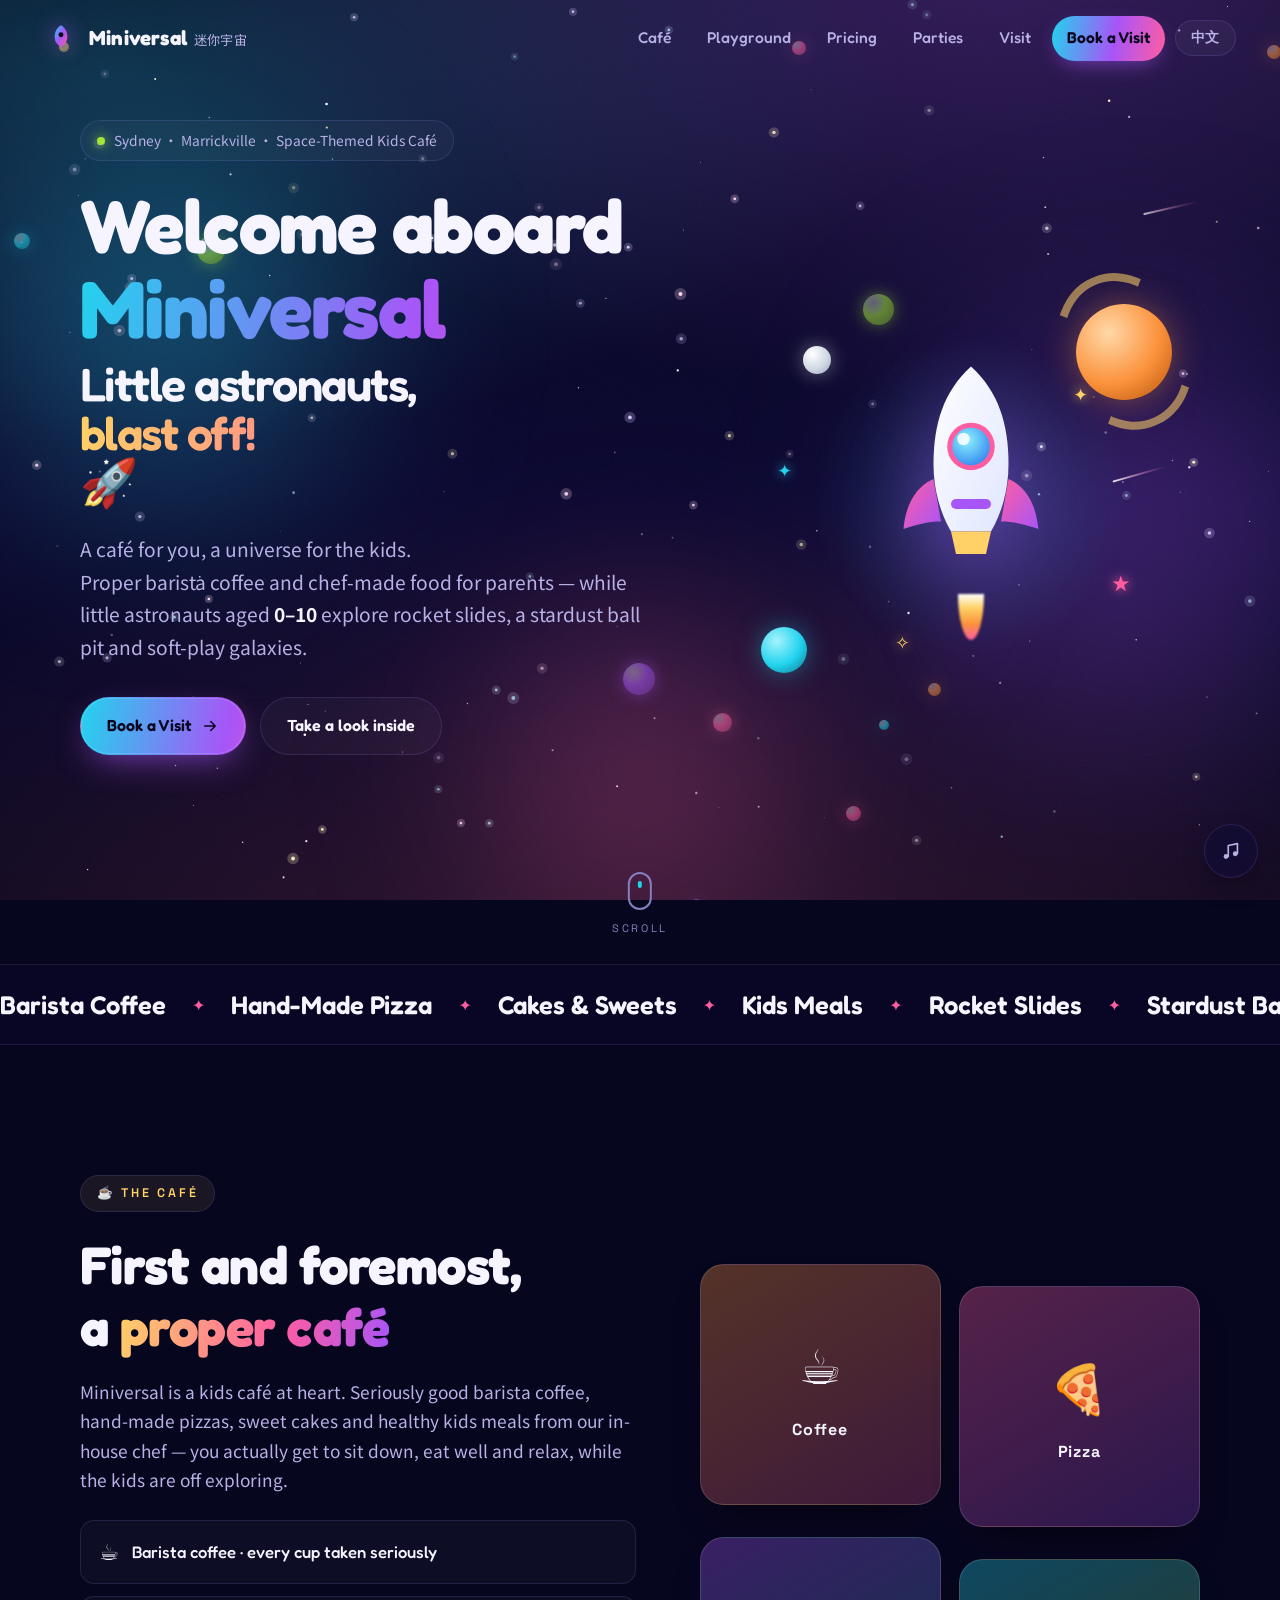
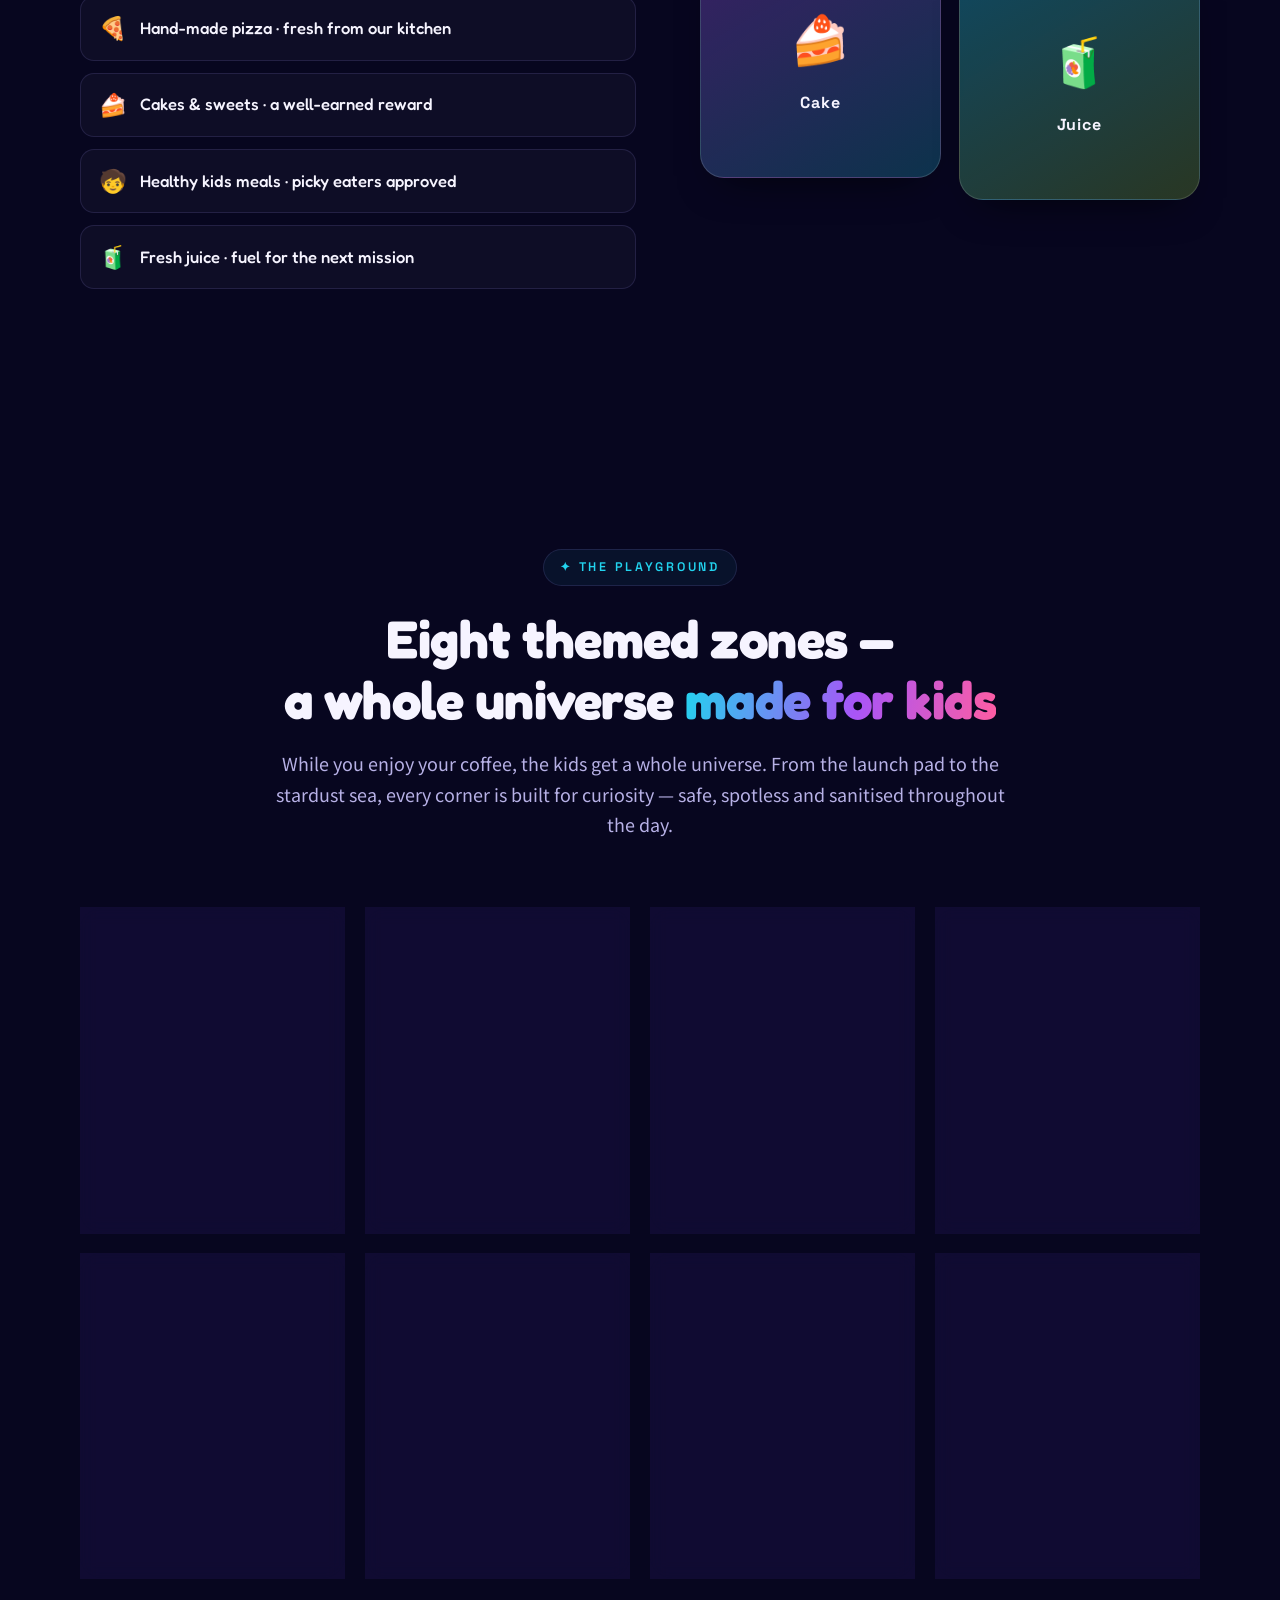
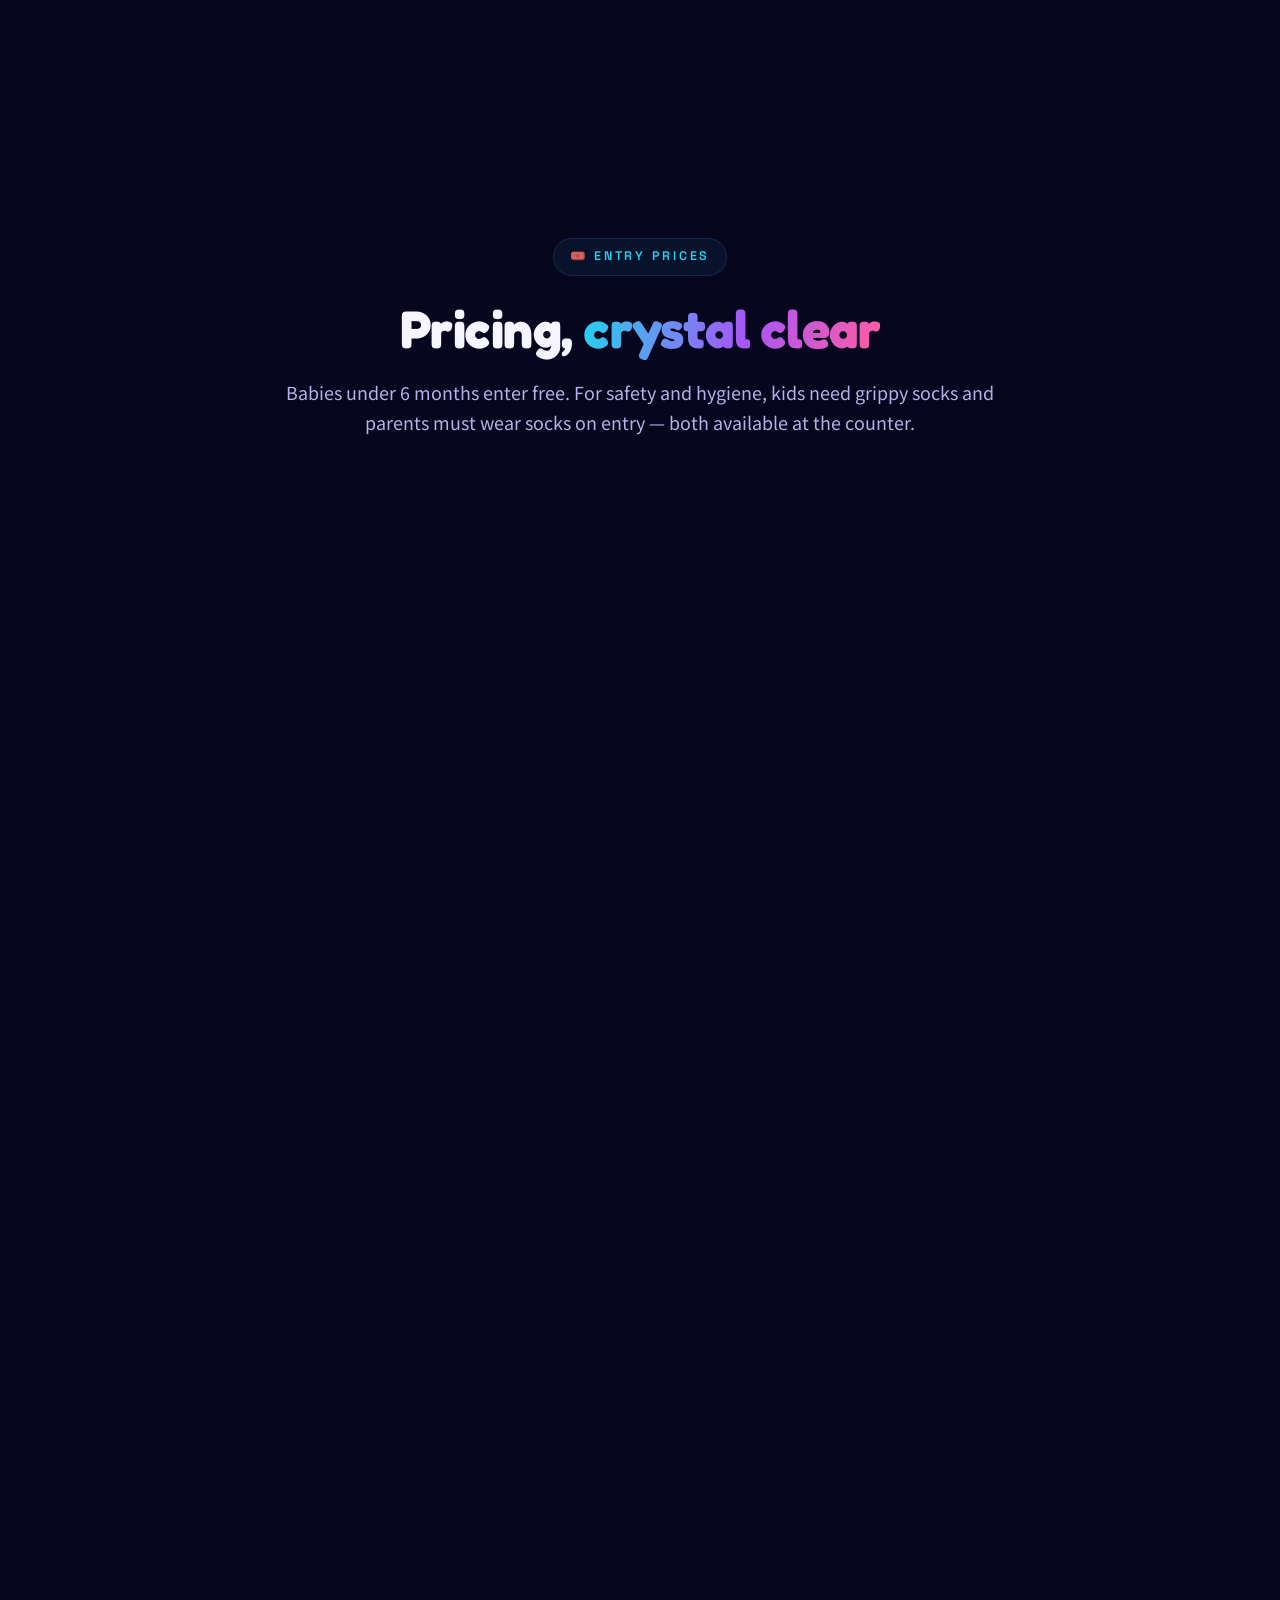
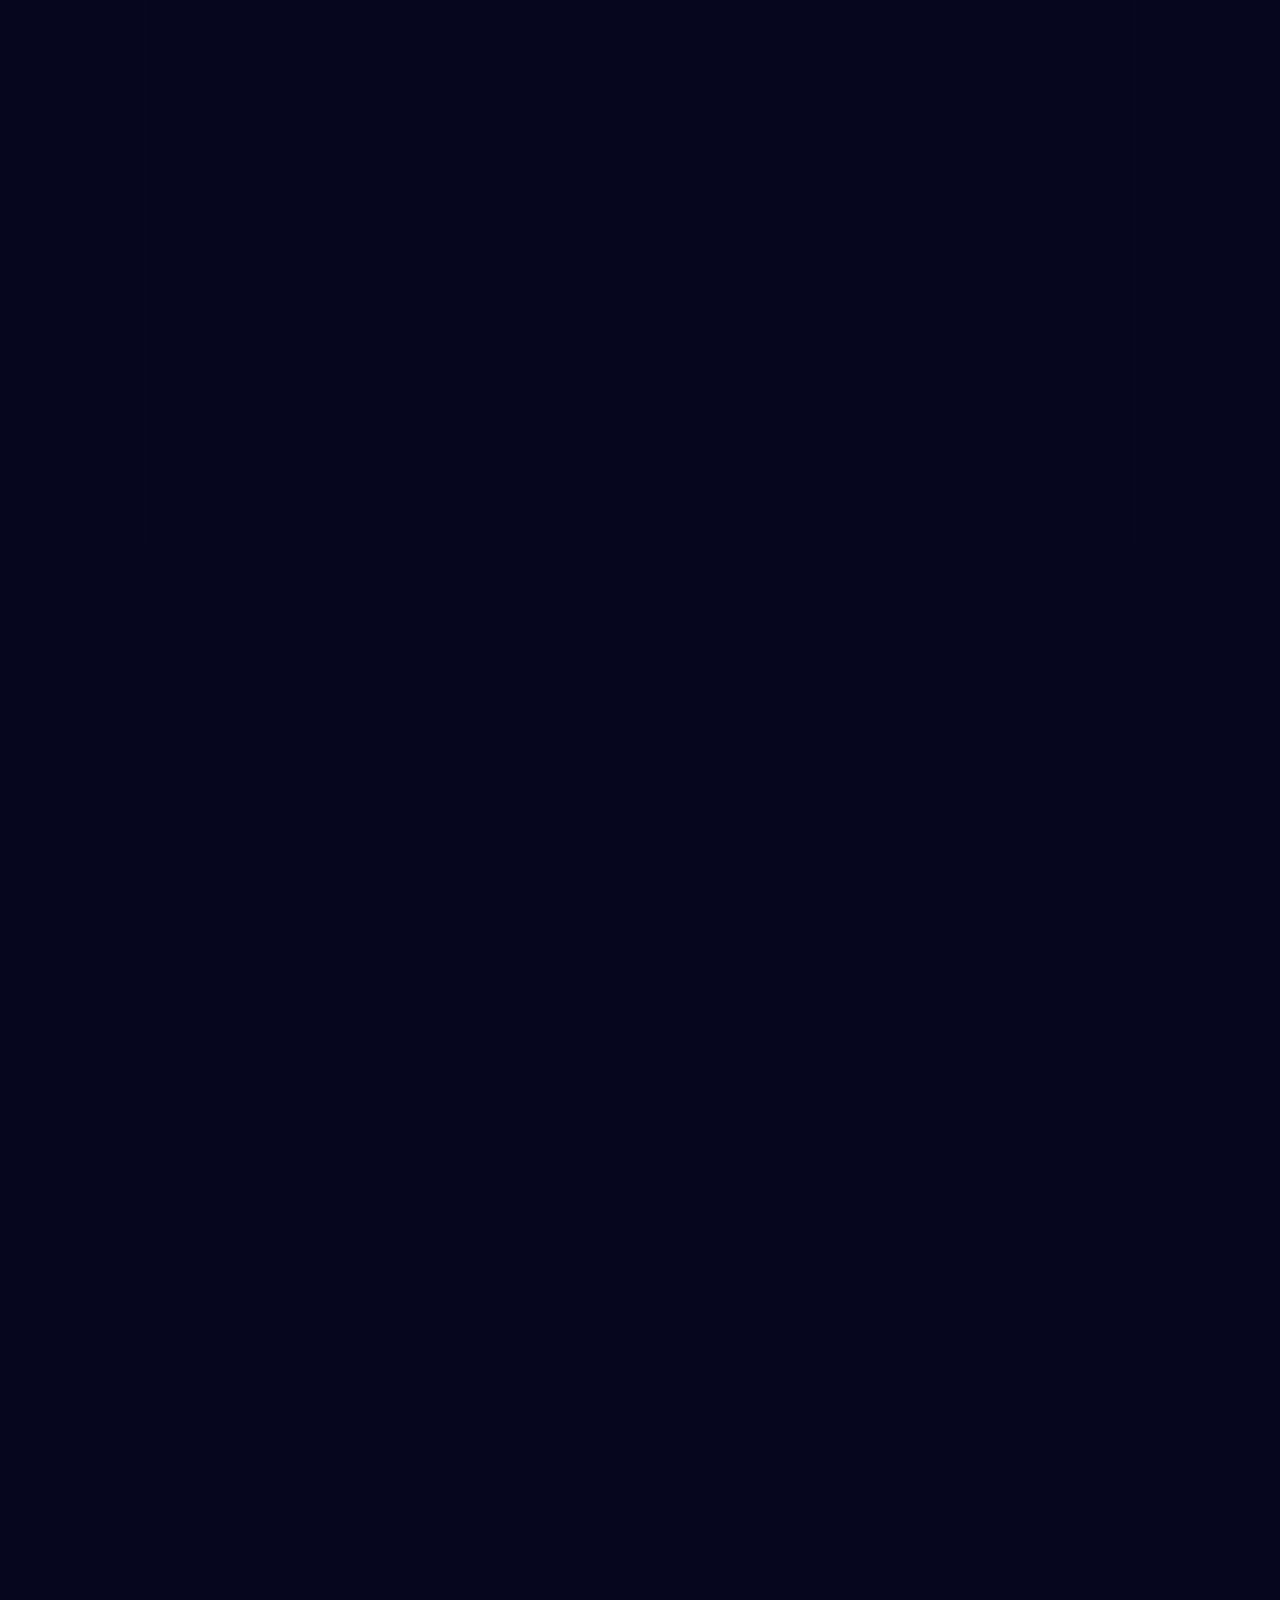
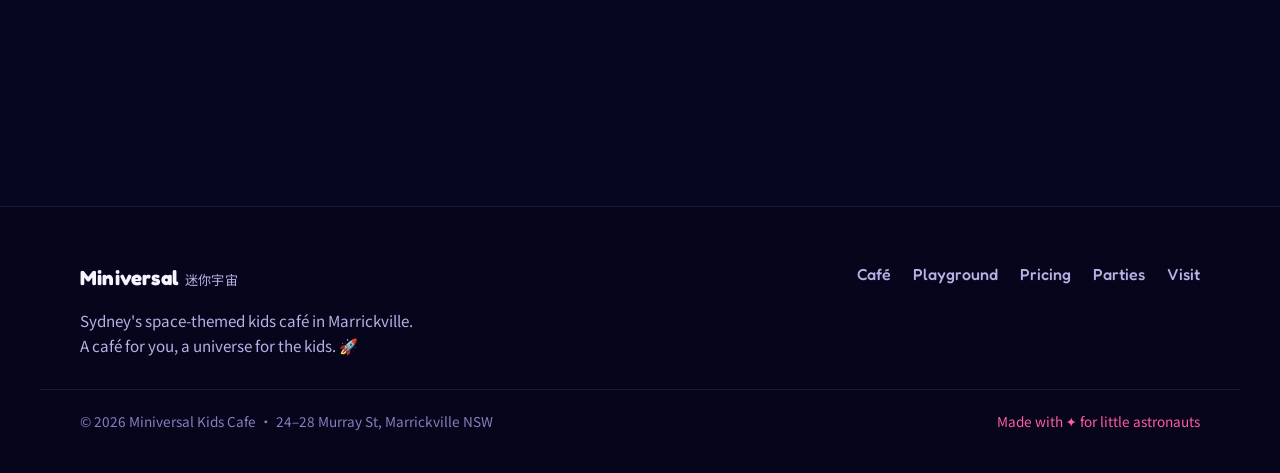
==== commit fc8f32cc: "Reposition brand as a kids café first, playground second Miniversal is a kids café at heart — the pr" ====
--- a/mkc.html
+++ b/mkc.html
@@ -3,11 +3,11 @@
 <head>
   <meta charset="UTF-8" />
   <meta name="viewport" content="width=device-width, initial-scale=1.0" />
-  <title>Miniversal Kids Cafe · Sydney's Space-Themed Play Centre &amp; Café | Little Astronauts, Blast Off!</title>
-  <meta name="description" content="Miniversal — Sydney's space-themed indoor play centre and café in Marrickville. Rocket slides, a stardust ball pit, a LEGO planet and soft-play galaxies for little astronauts aged 0–10, while parents sit down with a proper coffee." />
+  <title>Miniversal Kids Cafe · Sydney's Space-Themed Kids Café | Little Astronauts, Blast Off!</title>
+  <meta name="description" content="Miniversal — Sydney's space-themed kids café in Marrickville. Proper barista coffee and chef-made food for parents, with rocket slides, a stardust ball pit and soft-play galaxies for little astronauts aged 0–10." />
   <meta name="theme-color" content="#07061f" />
-  <meta property="og:title" content="Miniversal Kids Cafe · Sydney's Space-Themed Play Centre" />
-  <meta property="og:description" content="Little astronauts, blast off! Rocket slides · Stardust ball pit · LEGO planet · Café." />
+  <meta property="og:title" content="Miniversal Kids Cafe · Sydney's Space-Themed Kids Café" />
+  <meta property="og:description" content="A café for you, a universe for the kids. Barista coffee · Rocket slides · Stardust ball pit." />
   <meta property="og:type" content="website" />
   <link rel="preconnect" href="https://fonts.googleapis.com" />
   <link rel="preconnect" href="https://fonts.gstatic.com" crossorigin />
@@ -44,8 +44,8 @@
     </a>
     <div class="nav__right">
       <nav class="nav__links" aria-label="Main navigation">
+        <a href="#cafe" data-i18n="nav.cafe">Café</a>
         <a href="#attractions" data-i18n="nav.playground">Playground</a>
-        <a href="#cafe" data-i18n="nav.cafe">Café</a>
         <a href="#pricing" data-i18n="nav.pricing">Pricing</a>
         <a href="#party" data-i18n="nav.party">Parties</a>
         <a href="#visit" data-i18n="nav.visit">Visit</a>
@@ -63,7 +63,7 @@
       <div class="hero__inner">
         <div class="hero__copy">
           <div class="hero__badge reveal">
-            <span class="dot"></span> <span data-i18n="hero.badge">Sydney · Marrickville · Space-Themed Play Centre &amp; Café</span>
+            <span class="dot"></span> <span data-i18n="hero.badge">Sydney · Marrickville · Space-Themed Kids Café</span>
           </div>
           <h1 class="hero__title">
             <span class="reveal" style="--d:.05s" data-i18n="hero.t1">Welcome aboard</span>
@@ -71,16 +71,17 @@
             <span class="reveal hero__tag" style="--d:.19s" data-i18n-html="hero.t3">Little astronauts, <span class="grad grad--2">blast off!</span> 🚀</span>
           </h1>
           <p class="hero__sub reveal" style="--d:.27s" data-i18n-html="hero.sub">
-            Rocket slides, a stardust ball pit, a LEGO planet, soft-play galaxies…<br />
-            A whole interstellar playground for kids aged <strong>0–10</strong>.<br />
-            Little astronauts explore — parents sit down with a proper coffee.
+            A café for you, a universe for the kids.<br />
+            Proper barista coffee and chef-made food for parents — while little
+            astronauts aged <strong>0–10</strong> explore rocket slides, a stardust
+            ball pit and soft-play galaxies.
           </p>
           <div class="hero__actions reveal" style="--d:.35s">
             <a href="#visit" class="btn btn--primary">
               <span data-i18n="hero.cta1">Book a Visit</span>
               <svg viewBox="0 0 24 24" width="18" height="18"><path d="M5 12h14M13 6l6 6-6 6" fill="none" stroke="currentColor" stroke-width="2" stroke-linecap="round" stroke-linejoin="round"/></svg>
             </a>
-            <a href="#attractions" class="btn btn--ghost" data-i18n="hero.cta2">See what's inside</a>
+            <a href="#cafe" class="btn btn--ghost" data-i18n="hero.cta2">Take a look inside</a>
           </div>
           <dl class="hero__stats reveal" style="--d:.43s">
             <div><dt data-count="10" data-prefix="0–">0</dt><dd data-i18n="hero.stat1">for every little astronaut</dd></div>
@@ -123,7 +124,7 @@
           </div>
         </div>
       </div>
-      <a href="#attractions" class="hero__scroll" aria-label="Scroll down">
+      <a href="#cafe" class="hero__scroll" aria-label="Scroll down">
         <span class="hero__mouse"></span>
         <span class="hero__scroll-text" data-i18n="hero.scroll">SCROLL</span>
       </a>
@@ -131,77 +132,19 @@
 
     <div class="marquee" aria-hidden="true">
       <div class="marquee__track" data-i18n-html="marquee">
+        <span>Barista Coffee</span><i>✦</i><span>Hand-Made Pizza</span><i>✦</i><span>Cakes &amp; Sweets</span><i>✦</i><span>Kids Meals</span><i>✦</i>
         <span>Rocket Slides</span><i>✦</i><span>Stardust Ball Pit</span><i>✦</i><span>LEGO Planet</span><i>✦</i><span>Soft-Play Galaxy</span><i>✦</i>
-        <span>Obstacle Course</span><i>✦</i><span>Arcade Games</span><i>✦</i><span>Dress-Ups</span><i>✦</i><span>Barista Coffee</span><i>✦</i>
+        <span>Barista Coffee</span><i>✦</i><span>Hand-Made Pizza</span><i>✦</i><span>Cakes &amp; Sweets</span><i>✦</i><span>Kids Meals</span><i>✦</i>
         <span>Rocket Slides</span><i>✦</i><span>Stardust Ball Pit</span><i>✦</i><span>LEGO Planet</span><i>✦</i><span>Soft-Play Galaxy</span><i>✦</i>
-        <span>Obstacle Course</span><i>✦</i><span>Arcade Games</span><i>✦</i><span>Dress-Ups</span><i>✦</i><span>Barista Coffee</span><i>✦</i>
       </div>
     </div>
-
-    <section class="section attractions" id="attractions">
-      <div class="section__head reveal">
-        <span class="eyebrow" data-i18n="play.eyebrow">✦ THE PLAYGROUND</span>
-        <h2 data-i18n-html="play.h2">Eight themed zones —<br />a whole universe <span class="grad">made for kids</span></h2>
-        <p data-i18n="play.p">From the launch pad to the stardust sea, every corner is built for curiosity — safe, spotless and sanitised throughout the day, so kids play hard and parents relax.</p>
-      </div>
-      <div class="cards">
-        <article class="card reveal" style="--d:.04s;--g1:#ff5da2;--g2:#a855f7">
-          <span class="card__emoji">🚀</span>
-          <span class="card__num">01</span>
-          <h3 data-i18n="c1.h">Rocket Slides</h3><span class="card__en" data-i18n="c1.s">火箭滑梯</span>
-          <p data-i18n="c1.p">Climb the giant rocket and swoop down from the top of the planet — squeals and giggles at full launch.</p>
-        </article>
-        <article class="card reveal" style="--d:.09s;--g1:#22d3ee;--g2:#6366f1">
-          <span class="card__emoji">🌟</span>
-          <span class="card__num">02</span>
-          <h3 data-i18n="c2.h">Stardust Ball Pit</h3><span class="card__en" data-i18n="c2.s">星尘球池</span>
-          <p data-i18n="c2.p">Dive into an ocean of thousands of shimmering “stardust” balls — like swimming through the stars.</p>
-        </article>
-        <article class="card reveal" style="--d:.14s;--g1:#a3e635;--g2:#22d3ee">
-          <span class="card__emoji">🛸</span>
-          <span class="card__num">03</span>
-          <h3 data-i18n="c3.h">Soft-Play Galaxy</h3><span class="card__en" data-i18n="c3.s">软垫银河</span>
-          <p data-i18n="c3.p">A soft, safe padded kingdom for climbing, rolling and weaving — the whole galaxy is a playground.</p>
-        </article>
-        <article class="card reveal" style="--d:.19s;--g1:#fb923c;--g2:#ff5da2">
-          <span class="card__emoji">🧱</span>
-          <span class="card__num">04</span>
-          <h3 data-i18n="c4.h">LEGO Planet</h3><span class="card__en" data-i18n="c4.s">乐高星球</span>
-          <p data-i18n="c4.p">A creative base for little master builders — stack up your very own planets and starships, brick by brick.</p>
-        </article>
-        <article class="card reveal" style="--d:.24s;--g1:#fde047;--g2:#fb923c">
-          <span class="card__emoji">🪐</span>
-          <span class="card__num">05</span>
-          <h3 data-i18n="c5.h">Obstacle Course</h3><span class="card__en" data-i18n="c5.s">障碍闯关</span>
-          <p data-i18n="c5.p">A courage course through the “asteroid belt” — balance, coordination and bravery, one gate at a time.</p>
-        </article>
-        <article class="card reveal" style="--d:.29s;--g1:#818cf8;--g2:#22d3ee">
-          <span class="card__emoji">🕹️</span>
-          <span class="card__num">06</span>
-          <h3 data-i18n="c6.h">Arcade &amp; Games</h3><span class="card__en" data-i18n="c6.s">街机 &amp; 互动游戏</span>
-          <p data-i18n="c6.p">Light up the screens — round after round of interactive adventures, waiting for a brand-new high score.</p>
-        </article>
-        <article class="card reveal" style="--d:.34s;--g1:#ec4899;--g2:#f59e0b">
-          <span class="card__emoji">👩‍🚀</span>
-          <span class="card__num">07</span>
-          <h3 data-i18n="c7.h">Dress-Up Zone</h3><span class="card__en" data-i18n="c7.s">角色扮演</span>
-          <p data-i18n="c7.p">Suit up, helmet on — and star in your very own imaginary space drama.</p>
-        </article>
-        <article class="card reveal" style="--d:.39s;--g1:#34d399;--g2:#22d3ee">
-          <span class="card__emoji">🍼</span>
-          <span class="card__num">08</span>
-          <h3 data-i18n="c8.h">Toddler Bay</h3><span class="card__en" data-i18n="c8.s">幼儿专区</span>
-          <p data-i18n="c8.p">A gentle little corner of the cosmos for babies 0–3 — separate, safe and worry-free first adventures.</p>
-        </article>
-      </div>
-    </section>
 
     <section class="section cafe" id="cafe">
       <div class="cafe__grid">
         <div class="cafe__copy reveal">
           <span class="eyebrow" data-i18n="cafe.eyebrow">☕ THE CAFÉ</span>
-          <h2 data-i18n-html="cafe.h2">A pit stop for parents,<br />a <span class="grad grad--2">supply bay</span> for little astronauts</h2>
-          <p data-i18n="cafe.p">Refuel after a big mission. Hand-made pizzas, sweet cakes and healthy kids meals from our in-house chef — plus a seriously good barista coffee. Grown-ups and little ones, batteries recharged.</p>
+          <h2 data-i18n-html="cafe.h2">First and foremost,<br />a <span class="grad grad--2">proper café</span></h2>
+          <p data-i18n="cafe.p">Miniversal is a kids café at heart. Seriously good barista coffee, hand-made pizzas, sweet cakes and healthy kids meals from our in-house chef — you actually get to sit down, eat well and relax, while the kids are off exploring.</p>
           <ul class="cafe__list">
             <li data-i18n-html="cafe.l1"><span>☕</span> Barista coffee · every cup taken seriously</li>
             <li data-i18n-html="cafe.l2"><span>🍕</span> Hand-made pizza · fresh from our kitchen</li>
@@ -216,6 +159,64 @@
           <div class="treat treat--c"><span>🍰</span><b>Cake</b></div>
           <div class="treat treat--d"><span>🧃</span><b>Juice</b></div>
         </div>
+      </div>
+    </section>
+
+    <section class="section attractions" id="attractions">
+      <div class="section__head reveal">
+        <span class="eyebrow" data-i18n="play.eyebrow">✦ THE PLAYGROUND</span>
+        <h2 data-i18n-html="play.h2">Eight themed zones —<br />a whole universe <span class="grad">made for kids</span></h2>
+        <p data-i18n="play.p">While you enjoy your coffee, the kids get a whole universe. From the launch pad to the stardust sea, every corner is built for curiosity — safe, spotless and sanitised throughout the day.</p>
+      </div>
+      <div class="cards">
+        <article class="card reveal" style="--d:.04s;--g1:#ff5da2;--g2:#a855f7">
+          <span class="card__emoji">🚀</span>
+          <span class="card__num">01</span>
+          <h3 data-i18n="c1.h">Rocket Slides</h3><span class="card__en" data-i18n="c1.s">火箭滑梯</span>
+          <p data-i18n="c1.p">Climb the giant rocket and swoop down from the top of the planet — squeals and giggles at full launch.</p>
+        </article>
+        <article class="card reveal" style="--d:.09s;--g1:#22d3ee;--g2:#6366f1">
+          <span class="card__emoji">🌟</span>
+          <span class="card__num">02</span>
+          <h3 data-i18n="c2.h">Stardust Ball Pit</h3><span class="card__en" data-i18n="c2.s">星尘球池</span>
+          <p data-i18n="c2.p">Dive into an ocean of thousands of shimmering “stardust” balls — like swimming through the stars.</p>
+        </article>
+        <article class="card reveal" style="--d:.14s;--g1:#a3e635;--g2:#22d3ee">
+          <span class="card__emoji">🛸</span>
+          <span class="card__num">03</span>
+          <h3 data-i18n="c3.h">Soft-Play Galaxy</h3><span class="card__en" data-i18n="c3.s">软垫银河</span>
+          <p data-i18n="c3.p">A soft, safe padded kingdom for climbing, rolling and weaving — the whole galaxy is a playground.</p>
+        </article>
+        <article class="card reveal" style="--d:.19s;--g1:#fb923c;--g2:#ff5da2">
+          <span class="card__emoji">🧱</span>
+          <span class="card__num">04</span>
+          <h3 data-i18n="c4.h">LEGO Planet</h3><span class="card__en" data-i18n="c4.s">乐高星球</span>
+          <p data-i18n="c4.p">A creative base for little master builders — stack up your very own planets and starships, brick by brick.</p>
+        </article>
+        <article class="card reveal" style="--d:.24s;--g1:#fde047;--g2:#fb923c">
+          <span class="card__emoji">🪐</span>
+          <span class="card__num">05</span>
+          <h3 data-i18n="c5.h">Obstacle Course</h3><span class="card__en" data-i18n="c5.s">障碍闯关</span>
+          <p data-i18n="c5.p">A courage course through the “asteroid belt” — balance, coordination and bravery, one gate at a time.</p>
+        </article>
+        <article class="card reveal" style="--d:.29s;--g1:#818cf8;--g2:#22d3ee">
+          <span class="card__emoji">🕹️</span>
+          <span class="card__num">06</span>
+          <h3 data-i18n="c6.h">Arcade &amp; Games</h3><span class="card__en" data-i18n="c6.s">街机 &amp; 互动游戏</span>
+          <p data-i18n="c6.p">Light up the screens — round after round of interactive adventures, waiting for a brand-new high score.</p>
+        </article>
+        <article class="card reveal" style="--d:.34s;--g1:#ec4899;--g2:#f59e0b">
+          <span class="card__emoji">👩‍🚀</span>
+          <span class="card__num">07</span>
+          <h3 data-i18n="c7.h">Dress-Up Zone</h3><span class="card__en" data-i18n="c7.s">角色扮演</span>
+          <p data-i18n="c7.p">Suit up, helmet on — and star in your very own imaginary space drama.</p>
+        </article>
+        <article class="card reveal" style="--d:.39s;--g1:#34d399;--g2:#22d3ee">
+          <span class="card__emoji">🍼</span>
+          <span class="card__num">08</span>
+          <h3 data-i18n="c8.h">Toddler Bay</h3><span class="card__en" data-i18n="c8.s">幼儿专区</span>
+          <p data-i18n="c8.p">A gentle little corner of the cosmos for babies 0–3 — separate, safe and worry-free first adventures.</p>
+        </article>
       </div>
     </section>
 
@@ -335,11 +336,11 @@
     <div class="footer__inner">
       <div class="footer__brand">
         <span class="nav__name">Miniversal<em>迷你宇宙</em></span>
-        <p data-i18n-html="footer.p">Sydney's space-themed kids play centre &amp; café in Marrickville.<br />Little astronauts, blast off! 🚀</p>
+        <p data-i18n-html="footer.p">Sydney's space-themed kids café in Marrickville.<br />A café for you, a universe for the kids. 🚀</p>
       </div>
       <nav class="footer__nav" aria-label="Footer navigation">
+        <a href="#cafe" data-i18n="nav.cafe">Café</a>
         <a href="#attractions" data-i18n="nav.playground">Playground</a>
-        <a href="#cafe" data-i18n="nav.cafe">Café</a>
         <a href="#pricing" data-i18n="nav.pricing">Pricing</a>
         <a href="#party" data-i18n="nav.party">Parties</a>
         <a href="#visit" data-i18n="nav.visit">Visit</a>
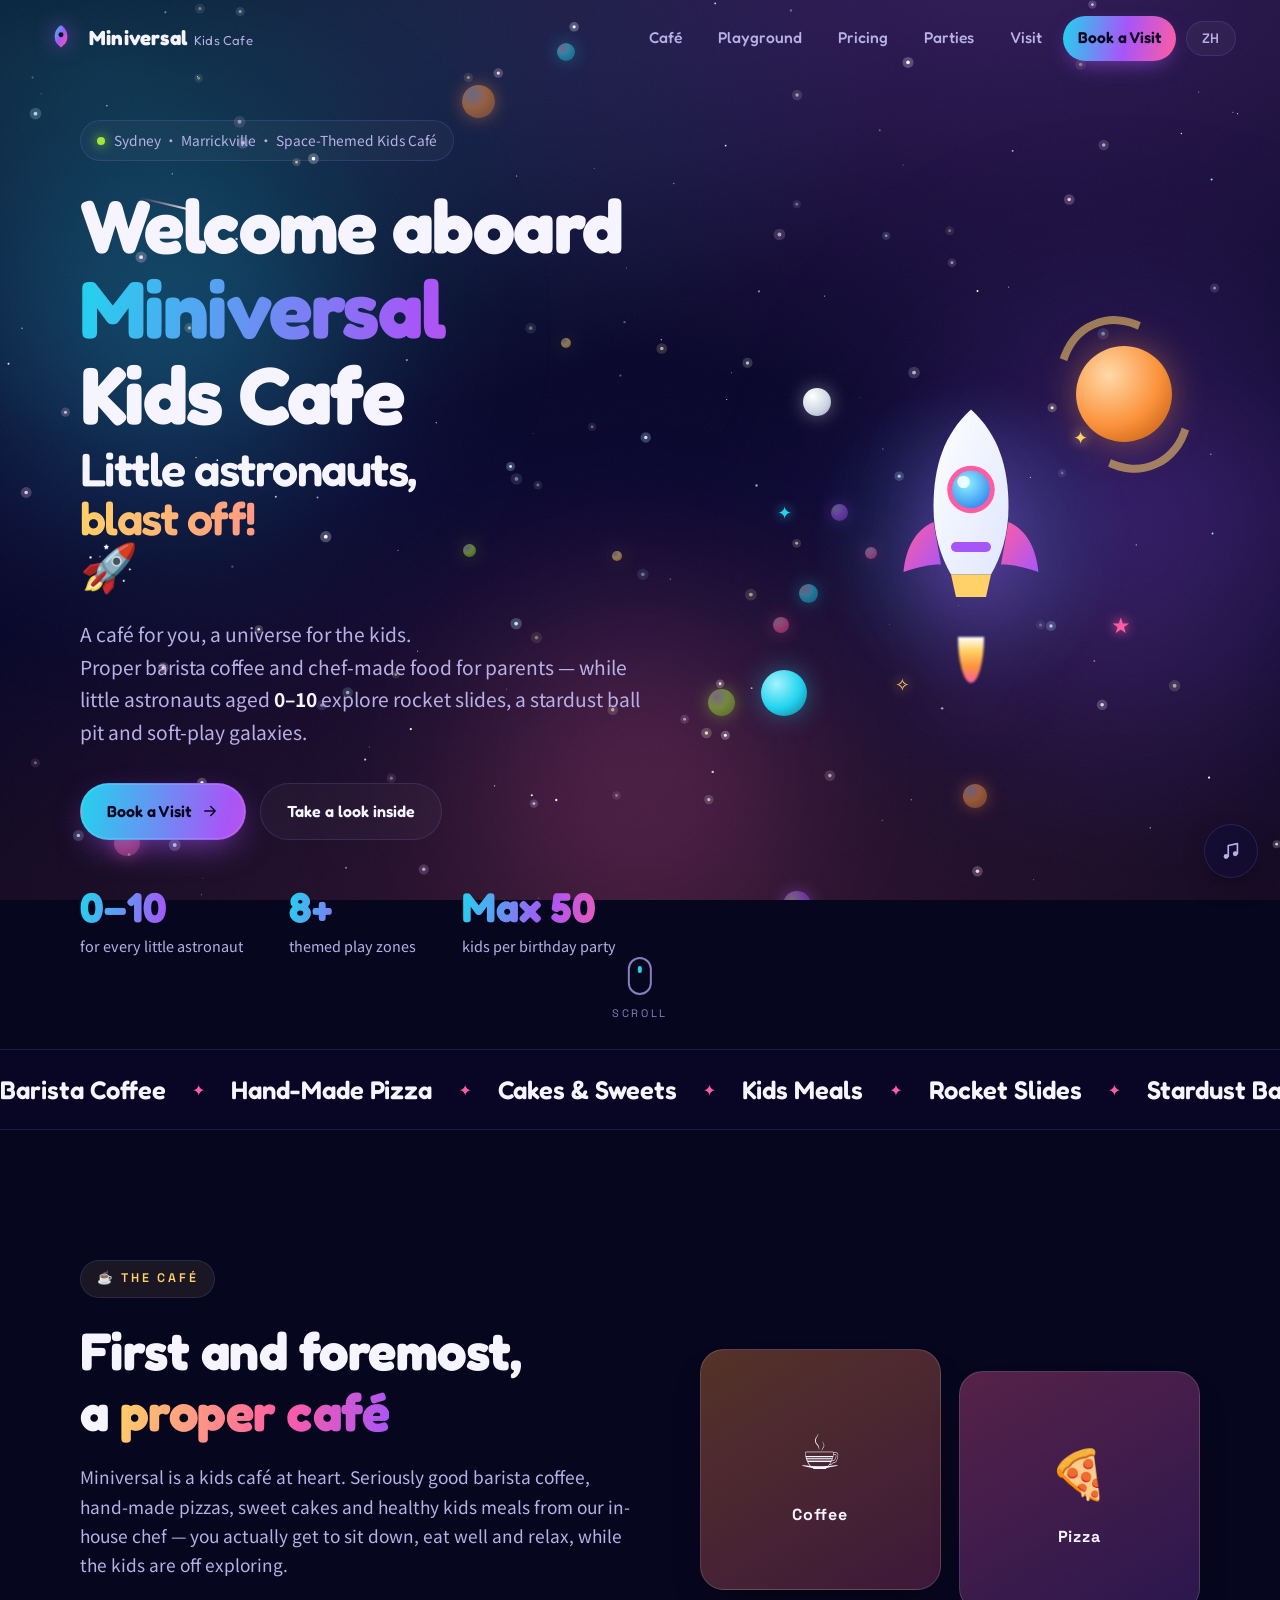
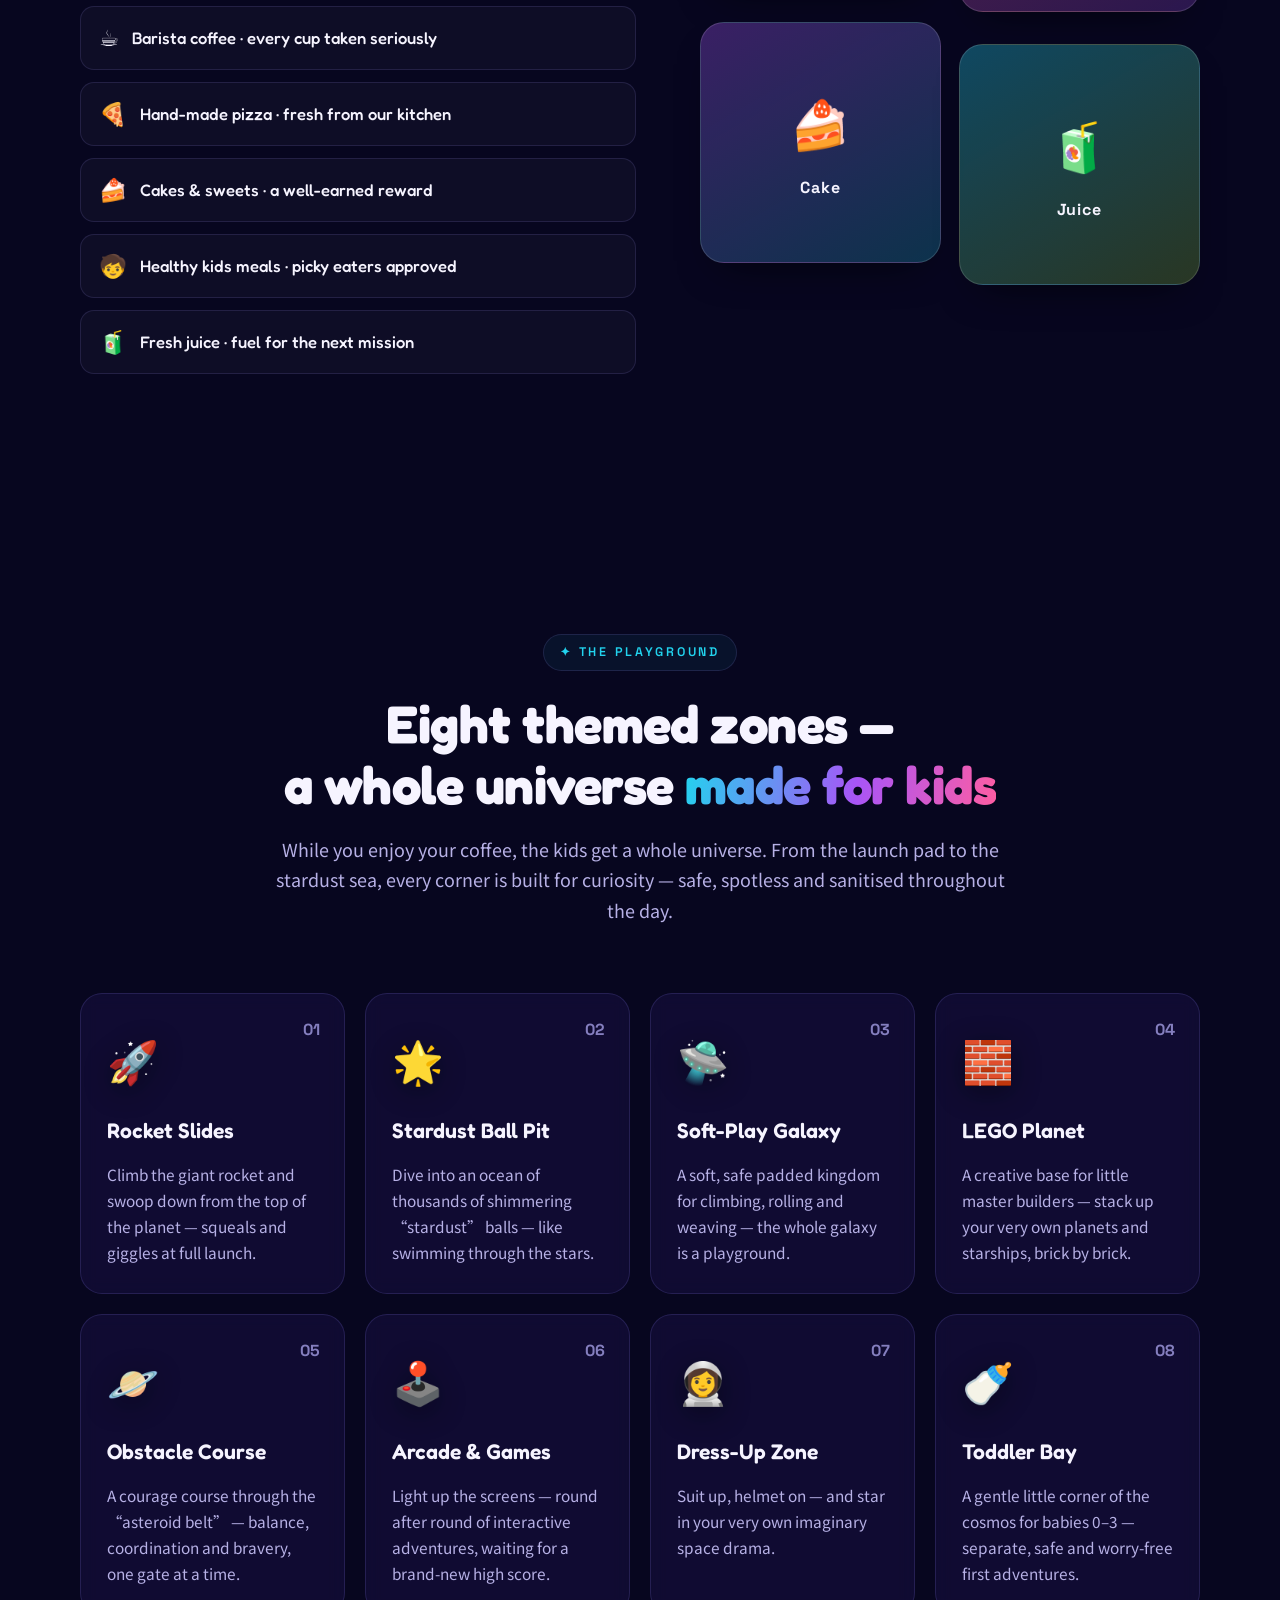
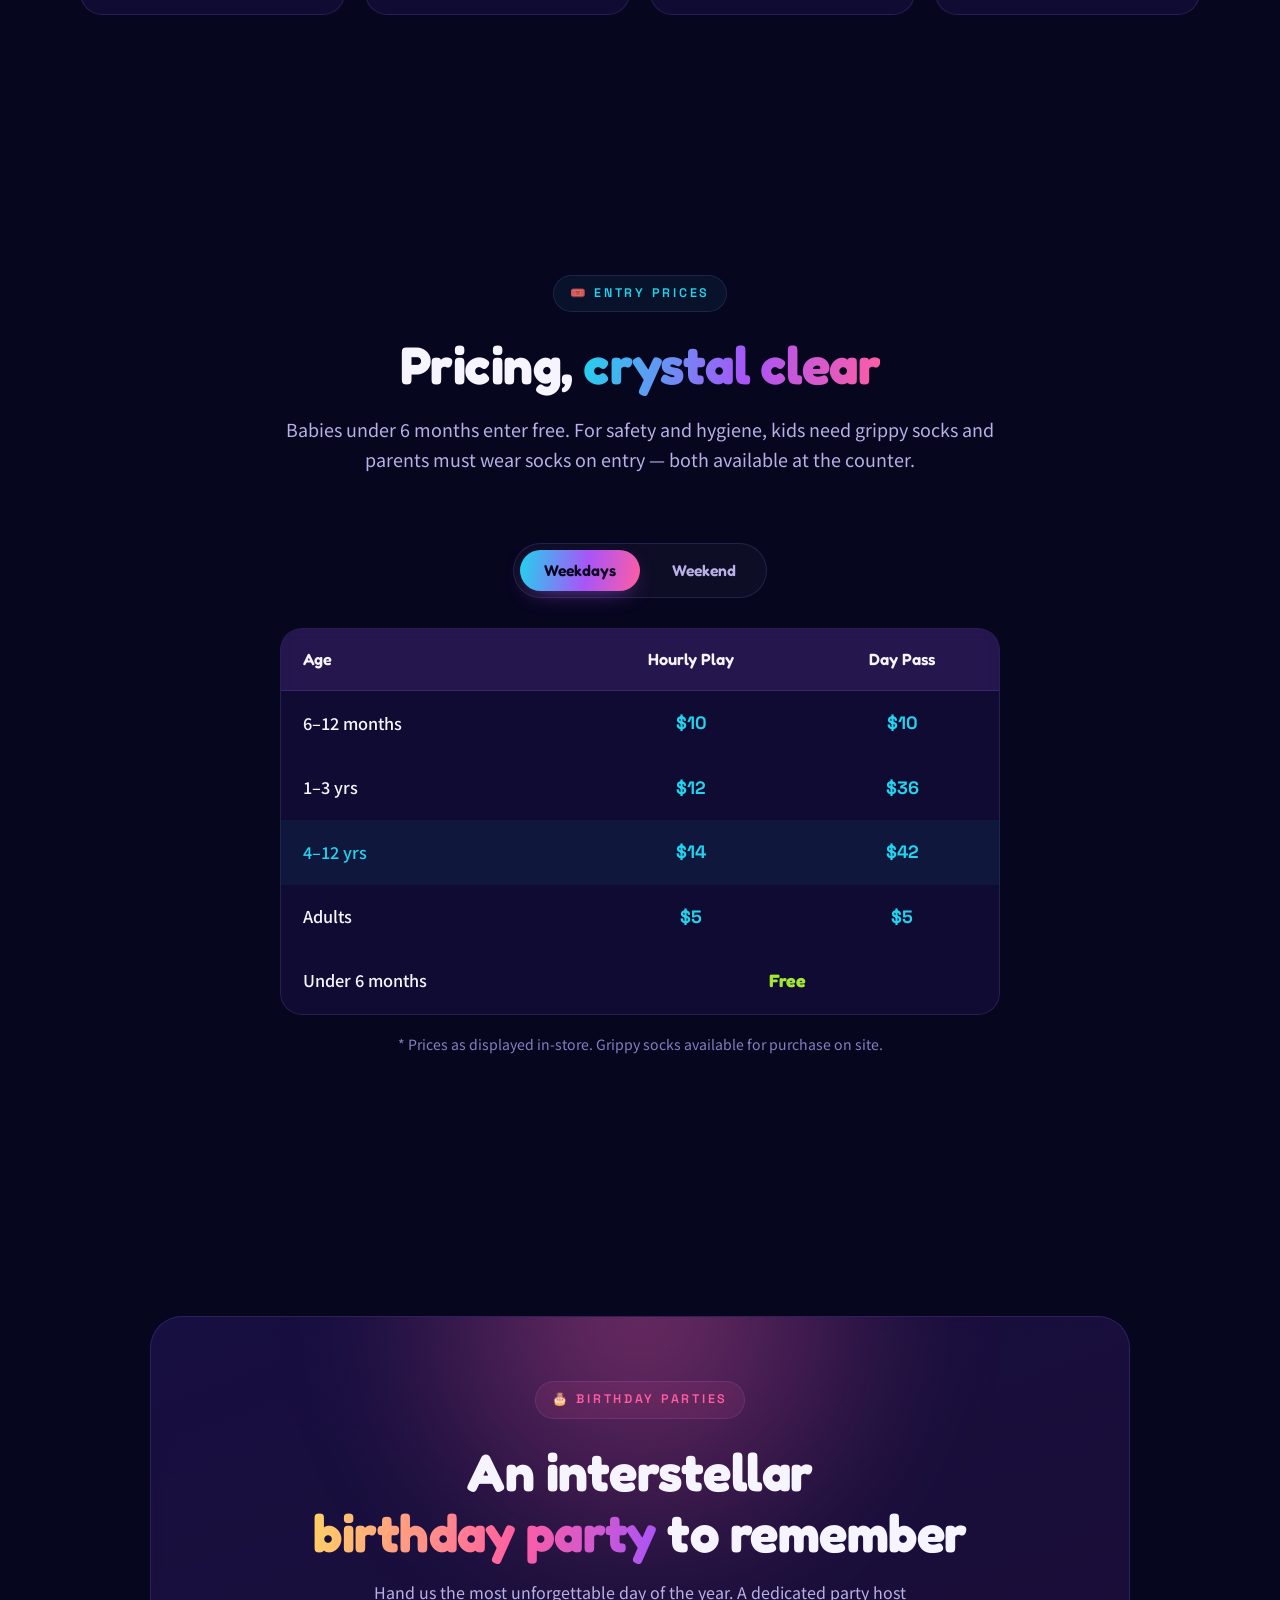
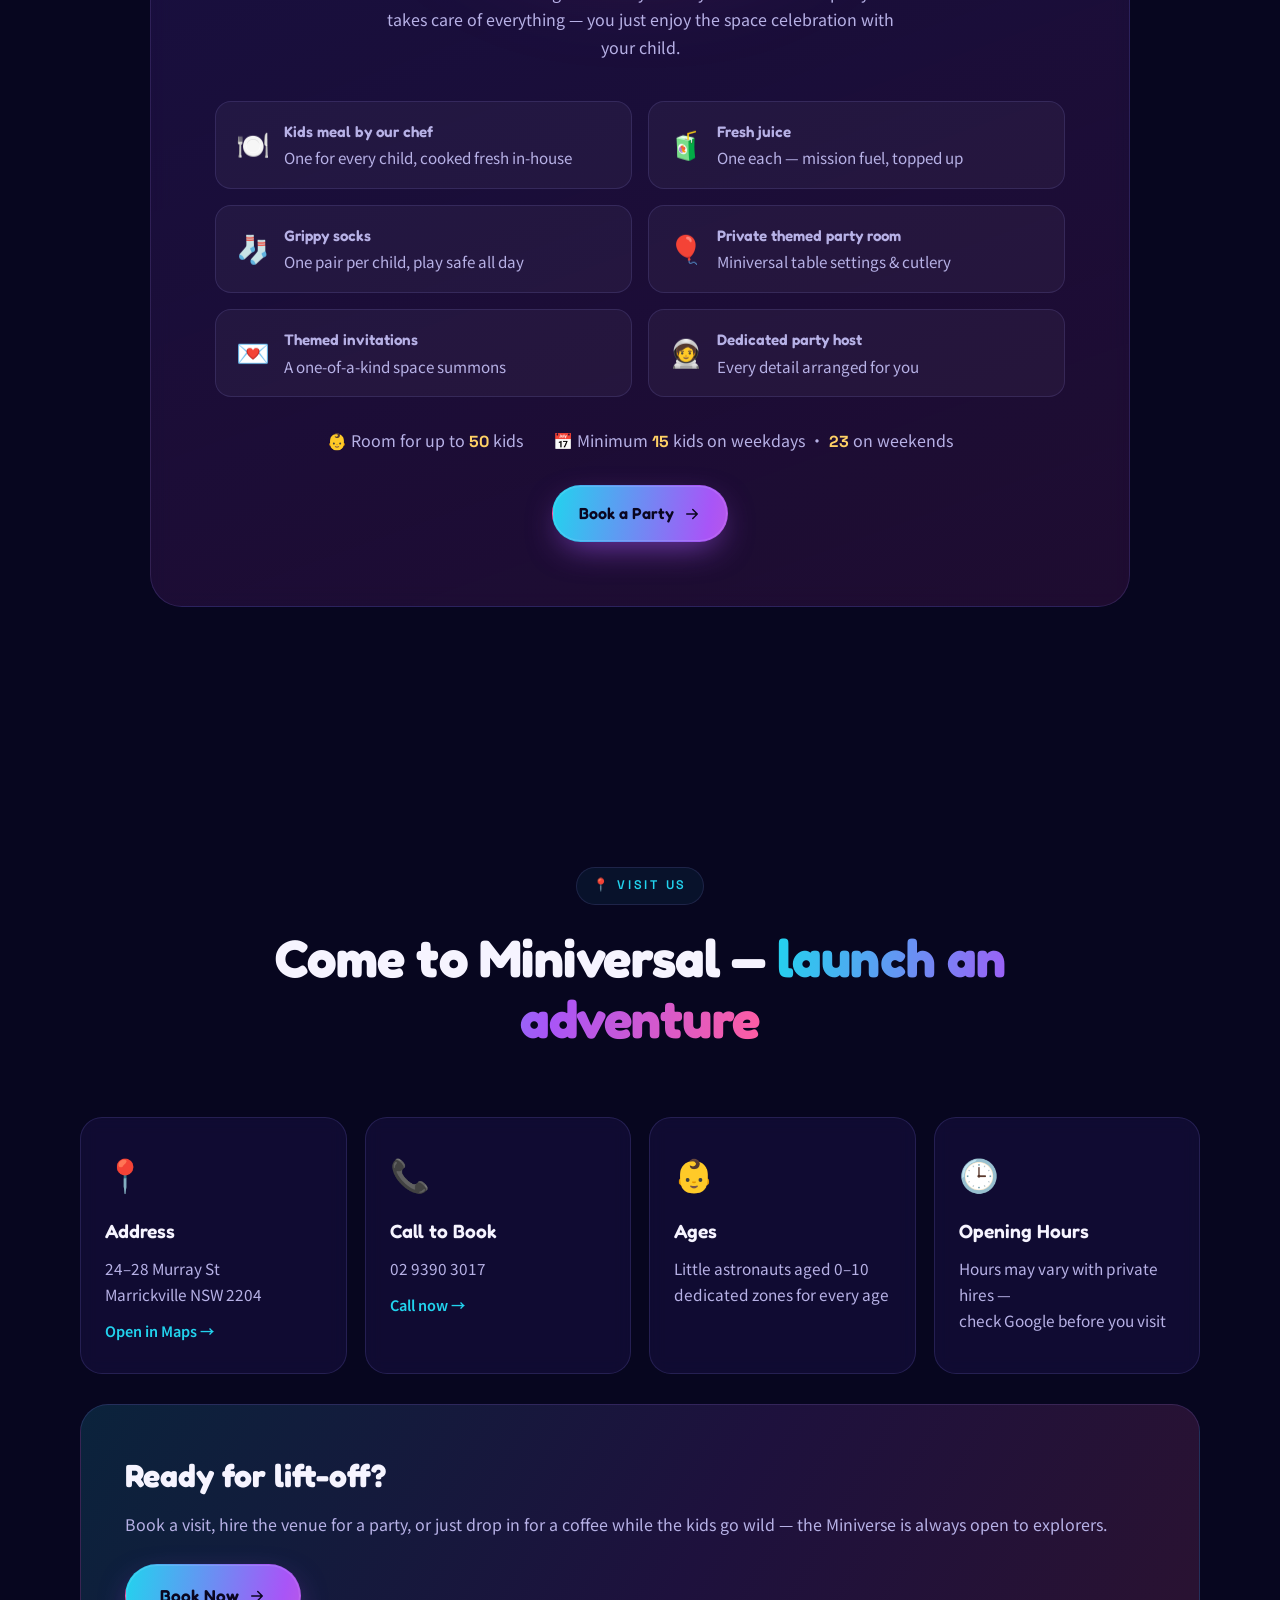
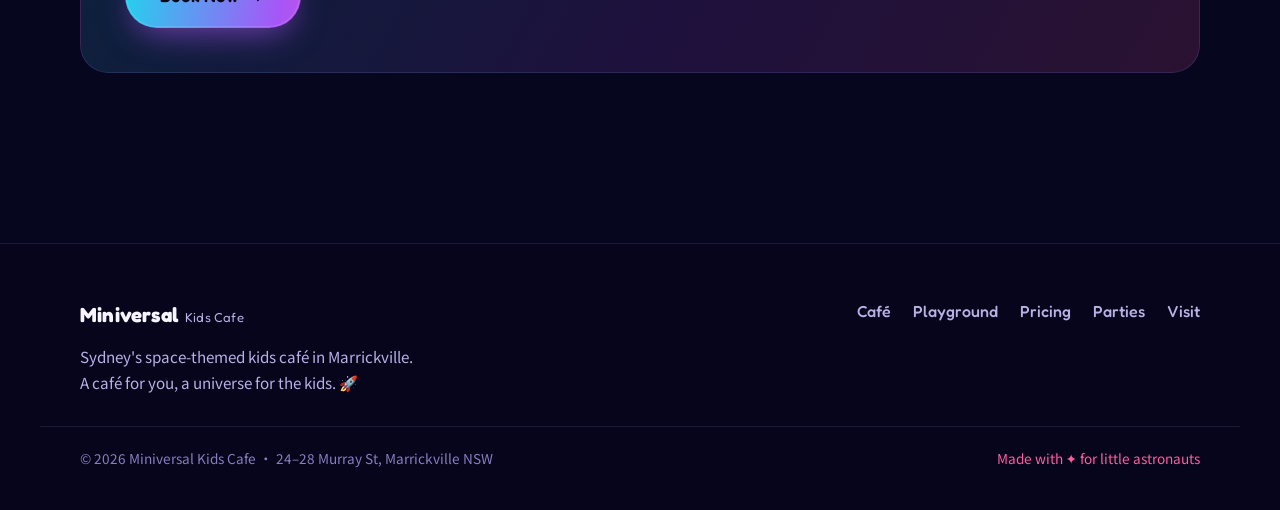
==== commit 8bf6cb86: "Use full brand name Miniversal Kids Cafe; strip Chinese from EN page - Brand lockup now reads "Miniv" ====
--- a/mkc.html
+++ b/mkc.html
@@ -40,7 +40,7 @@
           <circle cx="16" cy="13" r="2.3" fill="#07061f"/>
         </svg>
       </span>
-      <span class="nav__name">Miniversal<em>迷你宇宙</em></span>
+      <span class="nav__name">Miniversal<em data-i18n="brand.sub">Kids Cafe</em></span>
     </a>
     <div class="nav__right">
       <nav class="nav__links" aria-label="Main navigation">
@@ -51,7 +51,7 @@
         <a href="#visit" data-i18n="nav.visit">Visit</a>
         <a href="#visit" class="nav__cta" data-i18n="nav.cta">Book a Visit</a>
       </nav>
-      <button class="lang-btn" id="langBtn" aria-label="Switch language">中文</button>
+      <button class="lang-btn" id="langBtn" aria-label="Switch language">ZH</button>
       <button class="nav__toggle" id="navToggle" aria-label="Open menu" aria-expanded="false">
         <span></span><span></span><span></span>
       </button>
@@ -67,7 +67,7 @@
           </div>
           <h1 class="hero__title">
             <span class="reveal" style="--d:.05s" data-i18n="hero.t1">Welcome aboard</span>
-            <span class="reveal hero__brandline" style="--d:.12s" data-i18n-html="hero.t2"><span class="grad">Miniversal</span></span>
+            <span class="reveal hero__brandline" style="--d:.12s" data-i18n-html="hero.t2"><span class="grad">Miniversal</span> Kids Cafe</span>
             <span class="reveal hero__tag" style="--d:.19s" data-i18n-html="hero.t3">Little astronauts, <span class="grad grad--2">blast off!</span> 🚀</span>
           </h1>
           <p class="hero__sub reveal" style="--d:.27s" data-i18n-html="hero.sub">
@@ -172,49 +172,49 @@
         <article class="card reveal" style="--d:.04s;--g1:#ff5da2;--g2:#a855f7">
           <span class="card__emoji">🚀</span>
           <span class="card__num">01</span>
-          <h3 data-i18n="c1.h">Rocket Slides</h3><span class="card__en" data-i18n="c1.s">火箭滑梯</span>
+          <h3 data-i18n="c1.h">Rocket Slides</h3><span class="card__en" data-i18n="c1.s"></span>
           <p data-i18n="c1.p">Climb the giant rocket and swoop down from the top of the planet — squeals and giggles at full launch.</p>
         </article>
         <article class="card reveal" style="--d:.09s;--g1:#22d3ee;--g2:#6366f1">
           <span class="card__emoji">🌟</span>
           <span class="card__num">02</span>
-          <h3 data-i18n="c2.h">Stardust Ball Pit</h3><span class="card__en" data-i18n="c2.s">星尘球池</span>
+          <h3 data-i18n="c2.h">Stardust Ball Pit</h3><span class="card__en" data-i18n="c2.s"></span>
           <p data-i18n="c2.p">Dive into an ocean of thousands of shimmering “stardust” balls — like swimming through the stars.</p>
         </article>
         <article class="card reveal" style="--d:.14s;--g1:#a3e635;--g2:#22d3ee">
           <span class="card__emoji">🛸</span>
           <span class="card__num">03</span>
-          <h3 data-i18n="c3.h">Soft-Play Galaxy</h3><span class="card__en" data-i18n="c3.s">软垫银河</span>
+          <h3 data-i18n="c3.h">Soft-Play Galaxy</h3><span class="card__en" data-i18n="c3.s"></span>
           <p data-i18n="c3.p">A soft, safe padded kingdom for climbing, rolling and weaving — the whole galaxy is a playground.</p>
         </article>
         <article class="card reveal" style="--d:.19s;--g1:#fb923c;--g2:#ff5da2">
           <span class="card__emoji">🧱</span>
           <span class="card__num">04</span>
-          <h3 data-i18n="c4.h">LEGO Planet</h3><span class="card__en" data-i18n="c4.s">乐高星球</span>
+          <h3 data-i18n="c4.h">LEGO Planet</h3><span class="card__en" data-i18n="c4.s"></span>
           <p data-i18n="c4.p">A creative base for little master builders — stack up your very own planets and starships, brick by brick.</p>
         </article>
         <article class="card reveal" style="--d:.24s;--g1:#fde047;--g2:#fb923c">
           <span class="card__emoji">🪐</span>
           <span class="card__num">05</span>
-          <h3 data-i18n="c5.h">Obstacle Course</h3><span class="card__en" data-i18n="c5.s">障碍闯关</span>
+          <h3 data-i18n="c5.h">Obstacle Course</h3><span class="card__en" data-i18n="c5.s"></span>
           <p data-i18n="c5.p">A courage course through the “asteroid belt” — balance, coordination and bravery, one gate at a time.</p>
         </article>
         <article class="card reveal" style="--d:.29s;--g1:#818cf8;--g2:#22d3ee">
           <span class="card__emoji">🕹️</span>
           <span class="card__num">06</span>
-          <h3 data-i18n="c6.h">Arcade &amp; Games</h3><span class="card__en" data-i18n="c6.s">街机 &amp; 互动游戏</span>
+          <h3 data-i18n="c6.h">Arcade &amp; Games</h3><span class="card__en" data-i18n="c6.s"></span>
           <p data-i18n="c6.p">Light up the screens — round after round of interactive adventures, waiting for a brand-new high score.</p>
         </article>
         <article class="card reveal" style="--d:.34s;--g1:#ec4899;--g2:#f59e0b">
           <span class="card__emoji">👩‍🚀</span>
           <span class="card__num">07</span>
-          <h3 data-i18n="c7.h">Dress-Up Zone</h3><span class="card__en" data-i18n="c7.s">角色扮演</span>
+          <h3 data-i18n="c7.h">Dress-Up Zone</h3><span class="card__en" data-i18n="c7.s"></span>
           <p data-i18n="c7.p">Suit up, helmet on — and star in your very own imaginary space drama.</p>
         </article>
         <article class="card reveal" style="--d:.39s;--g1:#34d399;--g2:#22d3ee">
           <span class="card__emoji">🍼</span>
           <span class="card__num">08</span>
-          <h3 data-i18n="c8.h">Toddler Bay</h3><span class="card__en" data-i18n="c8.s">幼儿专区</span>
+          <h3 data-i18n="c8.h">Toddler Bay</h3><span class="card__en" data-i18n="c8.s"></span>
           <p data-i18n="c8.p">A gentle little corner of the cosmos for babies 0–3 — separate, safe and worry-free first adventures.</p>
         </article>
       </div>
@@ -335,7 +335,7 @@
   <footer class="footer">
     <div class="footer__inner">
       <div class="footer__brand">
-        <span class="nav__name">Miniversal<em>迷你宇宙</em></span>
+        <span class="nav__name">Miniversal<em data-i18n="brand.sub">Kids Cafe</em></span>
         <p data-i18n-html="footer.p">Sydney's space-themed kids café in Marrickville.<br />A café for you, a universe for the kids. 🚀</p>
       </div>
       <nav class="footer__nav" aria-label="Footer navigation">
